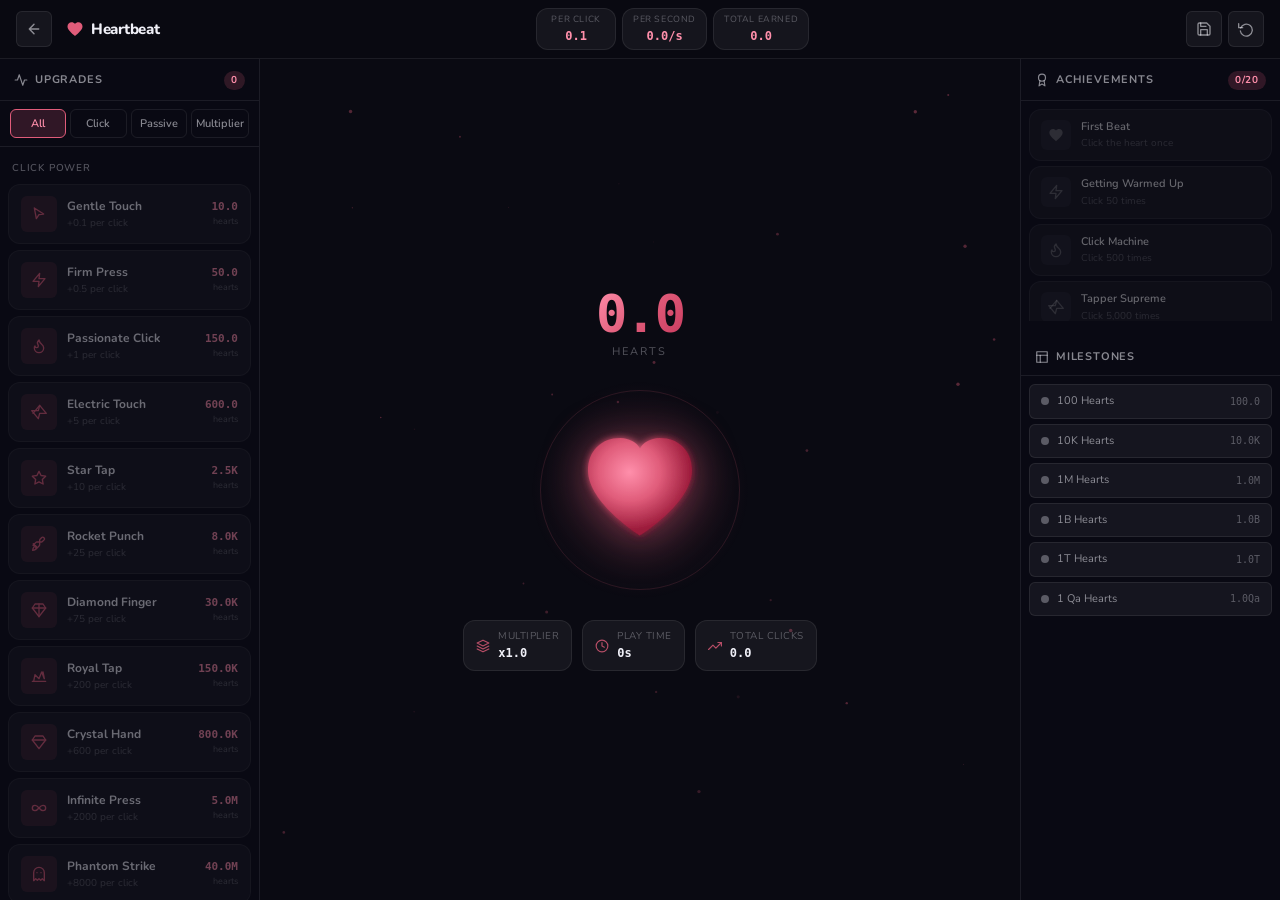
==== clicker/index.html @ d52eec60 "first commit" ====
<!DOCTYPE html>
<html lang="en">
<head>
  <meta charset="UTF-8" />
  <meta name="viewport" content="width=device-width, initial-scale=1.0, maximum-scale=1.0, user-scalable=no" />
  <title>Heartbeat — Clicker</title>
  <link rel="preconnect" href="https://fonts.googleapis.com">
  <link href="https://fonts.googleapis.com/css2?family=Nunito:wght@600;700;800;900&display=swap" rel="stylesheet">
  <link rel="stylesheet" href="clicker-styles.css" />
</head>
<body>
  <div id="app">
<div id="loading-screen">
  <div class="loading-logo">
    <svg viewBox="0 0 24 24"><path d="M12 21.35l-1.45-1.32C5.4 15.36 2 12.27 2 8.5 2 5.41 4.42 3 7.5 3c1.74 0 3.41.81 4.5 2.08C13.09 3.81 14.76 3 16.5 3 19.58 3 22 5.41 22 8.5c0 3.77-3.4 6.86-8.55 11.53L12 21.35z"/></svg>
  </div>
  <div class="loading-title">Heartbeat</div>
  <div class="loading-sub">Love Clicker</div>
  <div class="loading-bar-bg"><div class="loading-bar-fill" id="loading-bar"></div></div>
</div>


    <!-- BACKGROUND PARTICLES -->
    <canvas id="bg-canvas"></canvas>

    <!-- TOP BAR -->
    <header id="top-bar">
      <div id="game-title">
        <svg width="18" height="18" viewBox="0 0 24 24" fill="#e05c7a" stroke="none"><path d="M12 21.35l-1.45-1.32C5.4 15.36 2 12.27 2 8.5 2 5.41 4.42 3 7.5 3c1.74 0 3.41.81 4.5 2.08C13.09 3.81 14.76 3 16.5 3 19.58 3 22 5.41 22 8.5c0 3.77-3.4 6.86-8.55 11.53L12 21.35z"/></svg>
        Heartbeat
      </div>
      <div id="header-stats">
        <div class="stat-chip">
          <span class="stat-label">Per Click</span>
          <span class="stat-val" id="hdr-per-click">0.1</span>
        </div>
        <div class="stat-chip">
          <span class="stat-label">Per Second</span>
          <span class="stat-val" id="hdr-per-sec">0</span>
        </div>
        <div class="stat-chip">
          <span class="stat-label">Total Earned</span>
          <span class="stat-val" id="hdr-total">0</span>
        </div>
      </div>
      <div id="header-actions">
        <button class="icon-btn" id="btn-save" title="Save Game">
          <svg width="16" height="16" viewBox="0 0 24 24" fill="none" stroke="currentColor" stroke-width="2" stroke-linecap="round" stroke-linejoin="round"><path d="M19 21H5a2 2 0 0 1-2-2V5a2 2 0 0 1 2-2h11l5 5v11a2 2 0 0 1-2 2z"/><polyline points="17 21 17 13 7 13 7 21"/><polyline points="7 3 7 8 15 8"/></svg>
        </button>
        <button class="icon-btn" id="btn-reset" title="Reset Game">
          <svg width="16" height="16" viewBox="0 0 24 24" fill="none" stroke="currentColor" stroke-width="2" stroke-linecap="round" stroke-linejoin="round"><polyline points="1 4 1 10 7 10"/><path d="M3.51 15a9 9 0 1 0 .49-4.5"/></svg>
        </button>
      </div>
    </header>

    <!-- MAIN LAYOUT -->
    <main id="main-layout">

      <!-- LEFT PANEL: UPGRADES -->
      <aside id="left-panel" class="panel">
        <div class="panel-header">
          <svg width="14" height="14" viewBox="0 0 24 24" fill="none" stroke="currentColor" stroke-width="2" stroke-linecap="round" stroke-linejoin="round"><polyline points="22 12 18 12 15 21 9 3 6 12 2 12"/></svg>
          Upgrades
          <span id="upgrade-count-badge" class="badge">0</span>
        </div>
        <div id="upgrade-filter-bar">
          <button class="filter-btn active" data-filter="all">All</button>
          <button class="filter-btn" data-filter="click">Click</button>
          <button class="filter-btn" data-filter="passive">Passive</button>
          <button class="filter-btn" data-filter="multiplier">Multiplier</button>
        </div>
        <div id="upgrade-list"></div>
      </aside>

      <!-- CENTER: HEART CLICKER -->
      <section id="center-panel">
        <div id="points-display">
          <div id="points-value">0</div>
          <div id="points-label">Hearts</div>
        </div>

        <div id="heart-container">
          <div id="heart-glow-ring"></div>
          <div id="heart-bg-pulse"></div>
          <button id="heart-btn" aria-label="Click to earn hearts">
            <svg id="heart-svg" viewBox="0 0 100 100" xmlns="http://www.w3.org/2000/svg">
              <defs>
                <radialGradient id="heartGrad" cx="40%" cy="35%" r="60%">
                  <stop offset="0%" stop-color="#ff8fab"/>
                  <stop offset="50%" stop-color="#e05c7a"/>
                  <stop offset="100%" stop-color="#9b1a3a"/>
                </radialGradient>
                <filter id="heartGlow">
                  <feGaussianBlur stdDeviation="3" result="blur"/>
                  <feComposite in="SourceGraphic" in2="blur" operator="over"/>
                </filter>
              </defs>
              <path d="M50 85 C50 85 10 60 10 35 C10 20 20 10 35 10 C42 10 48 14 50 18 C52 14 58 10 65 10 C80 10 90 20 90 35 C90 60 50 85 50 85 Z"
                fill="url(#heartGrad)" filter="url(#heartGlow)"/>
            </svg>
            <div id="click-ripple"></div>
          </button>
          <div id="floating-texts-container"></div>
        </div>

        <div id="center-stats">
          <div class="c-stat">
            <div class="c-stat-icon">
              <svg width="14" height="14" viewBox="0 0 24 24" fill="none" stroke="currentColor" stroke-width="2" stroke-linecap="round" stroke-linejoin="round"><path d="M12 2L2 7l10 5 10-5-10-5z"/><path d="M2 17l10 5 10-5"/><path d="M2 12l10 5 10-5"/></svg>
            </div>
            <div>
              <div class="c-stat-label">Multiplier</div>
              <div class="c-stat-val" id="cs-multiplier">x1.0</div>
            </div>
          </div>
          <div class="c-stat">
            <div class="c-stat-icon">
              <svg width="14" height="14" viewBox="0 0 24 24" fill="none" stroke="currentColor" stroke-width="2" stroke-linecap="round" stroke-linejoin="round"><circle cx="12" cy="12" r="10"/><polyline points="12 6 12 12 16 14"/></svg>
            </div>
            <div>
              <div class="c-stat-label">Play Time</div>
              <div class="c-stat-val" id="cs-playtime">0s</div>
            </div>
          </div>
          <div class="c-stat">
            <div class="c-stat-icon">
              <svg width="14" height="14" viewBox="0 0 24 24" fill="none" stroke="currentColor" stroke-width="2" stroke-linecap="round" stroke-linejoin="round"><polyline points="23 6 13.5 15.5 8.5 10.5 1 18"/><polyline points="17 6 23 6 23 12"/></svg>
            </div>
            <div>
              <div class="c-stat-label">Total Clicks</div>
              <div class="c-stat-val" id="cs-clicks">0</div>
            </div>
          </div>
        </div>
      </section>

      <!-- RIGHT PANEL: ACHIEVEMENTS & MILESTONES -->
      <aside id="right-panel" class="panel">
        <div class="panel-header">
          <svg width="14" height="14" viewBox="0 0 24 24" fill="none" stroke="currentColor" stroke-width="2" stroke-linecap="round" stroke-linejoin="round"><circle cx="12" cy="8" r="6"/><path d="M15.477 12.89L17 22l-5-3-5 3 1.523-9.11"/></svg>
          Achievements
          <span id="ach-count-badge" class="badge">0</span>
        </div>
        <div id="achievement-list"></div>

        <div class="panel-header" style="margin-top:16px;">
          <svg width="14" height="14" viewBox="0 0 24 24" fill="none" stroke="currentColor" stroke-width="2" stroke-linecap="round" stroke-linejoin="round"><path d="M3 3h18v18H3z"/><path d="M3 9h18"/><path d="M9 21V9"/></svg>
          Milestones
        </div>
        <div id="milestone-list"></div>
      </aside>

    </main>

    <!-- MOBILE BOTTOM NAV -->
    <nav id="mobile-nav">
      <button class="nav-tab active" data-panel="center">
        <svg width="20" height="20" viewBox="0 0 24 24" fill="currentColor" stroke="none"><path d="M12 21.35l-1.45-1.32C5.4 15.36 2 12.27 2 8.5 2 5.41 4.42 3 7.5 3c1.74 0 3.41.81 4.5 2.08C13.09 3.81 14.76 3 16.5 3 19.58 3 22 5.41 22 8.5c0 3.77-3.4 6.86-8.55 11.53L12 21.35z"/></svg>
        <span>Click</span>
      </button>
      <button class="nav-tab" data-panel="upgrades">
        <svg width="20" height="20" viewBox="0 0 24 24" fill="none" stroke="currentColor" stroke-width="2" stroke-linecap="round" stroke-linejoin="round"><polyline points="22 12 18 12 15 21 9 3 6 12 2 12"/></svg>
        <span>Upgrades</span>
      </button>
      <button class="nav-tab" data-panel="achievements">
        <svg width="20" height="20" viewBox="0 0 24 24" fill="none" stroke="currentColor" stroke-width="2" stroke-linecap="round" stroke-linejoin="round"><circle cx="12" cy="8" r="6"/><path d="M15.477 12.89L17 22l-5-3-5 3 1.523-9.11"/></svg>
        <span>Trophies</span>
      </button>
    </nav>

    <!-- TOAST NOTIFICATION -->
    <div id="toast-container"></div>

    <!-- SAVE INDICATOR -->
    <div id="save-indicator">
      <svg width="12" height="12" viewBox="0 0 24 24" fill="none" stroke="currentColor" stroke-width="2.5" stroke-linecap="round" stroke-linejoin="round"><polyline points="20 6 9 17 4 12"/></svg>
      Saved
    </div>

    <!-- RESET MODAL -->
    <div id="reset-modal" class="modal-overlay" style="display:none;">
      <div class="modal-box">
        <div class="modal-icon">
          <svg width="32" height="32" viewBox="0 0 24 24" fill="none" stroke="#e05c7a" stroke-width="2" stroke-linecap="round" stroke-linejoin="round"><path d="M10.29 3.86L1.82 18a2 2 0 0 0 1.71 3h16.94a2 2 0 0 0 1.71-3L13.71 3.86a2 2 0 0 0-3.42 0z"/><line x1="12" y1="9" x2="12" y2="13"/><line x1="12" y1="17" x2="12.01" y2="17"/></svg>
        </div>
        <h2 class="modal-title">Reset All Progress?</h2>
        <p class="modal-desc">This will permanently erase all your hearts, upgrades, and achievements. This action cannot be undone.</p>
        <div class="modal-actions">
          <button class="modal-btn cancel" id="modal-cancel">Cancel</button>
          <button class="modal-btn confirm" id="modal-confirm">Reset Everything</button>
        </div>
      </div>
    </div>

  </div>
  <script src="clicker-script.js"></script>
</body>
</html>
---- clicker/clicker-styles.css ----
/* ===================================================
   HEARTBEAT CLICKER — MOBILE-FIRST STYLES
=================================================== */

*, *::before, *::after {
  box-sizing: border-box; margin: 0; padding: 0;
  -webkit-tap-highlight-color: transparent;
}

:root {
  --bg-deep:        #0a0a12;
  --bg-mid:         #10101e;
  --bg-panel:       rgba(10,10,20,0.96);
  --bg-card:        rgba(255,255,255,0.05);
  --bg-card-hover:  rgba(255,255,255,0.09);
  --border:         rgba(255,255,255,0.08);
  --border-bright:  rgba(255,255,255,0.15);
  --accent:         #e05c7a;
  --accent-bright:  #ff8fab;
  --accent-glow:    rgba(224,92,122,0.45);
  --accent-dim:     rgba(224,92,122,0.18);
  --green:          #4ade80;
  --blue:           #60a5fa;
  --gold:           #fbbf24;
  --purple:         #a78bfa;
  --text-primary:   #f0f0f8;
  --text-secondary: rgba(240,240,248,0.55);
  --text-muted:     rgba(240,240,248,0.32);
  --radius-sm: 6px; --radius-md: 12px; --radius-lg: 18px; --radius-xl: 24px;
  --font: 'Nunito', -apple-system, BlinkMacSystemFont, sans-serif;
  --font-mono: 'JetBrains Mono', 'Fira Code', monospace;
  --nav-h: 62px;
  --top-h: 52px;
}

html, body {
  width: 100%; height: 100%;
  background: var(--bg-deep);
  color: var(--text-primary);
  font-family: var(--font);
  font-size: 14px;
  line-height: 1.5;
  overflow: hidden;
  -webkit-font-smoothing: antialiased;
  touch-action: manipulation;
}

/* ── BACKGROUND CANVAS ── */
#bg-canvas {
  position: fixed; inset: 0; z-index: 0; pointer-events: none;
}

/* ── APP SHELL ── */
#app {
  position: relative; z-index: 1;
  width: 100%; height: 100dvh;
  display: flex; flex-direction: column;
  overflow: hidden;
}

/* ── TOP BAR ── */
#top-bar {
  display: flex; align-items: center; justify-content: space-between; gap: 10px;
  padding: max(env(safe-area-inset-top), 8px) 16px 8px;
  min-height: var(--top-h);
  background: rgba(10,10,18,0.92);
  backdrop-filter: blur(20px); -webkit-backdrop-filter: blur(20px);
  border-bottom: 1px solid var(--border);
  flex-shrink: 0; z-index: 10;
}

#game-title {
  display: flex; align-items: center; gap: 7px;
  font-size: 15px; font-weight: 800; letter-spacing: -0.3px;
  color: var(--text-primary); white-space: nowrap;
}

#header-stats {
  display: flex; gap: 6px; flex: 1;
  justify-content: center; overflow: hidden;
}
.stat-chip {
  display: flex; flex-direction: column; align-items: center;
  padding: 4px 10px;
  background: var(--bg-card); border: 1px solid var(--border);
  border-radius: var(--radius-md); min-width: 80px;
}
.stat-label { font-size: 9px; color: var(--text-muted); text-transform: uppercase; letter-spacing: 0.6px; }
.stat-val   { font-size: 12px; font-weight: 700; color: var(--accent-bright); font-family: var(--font-mono); }

#header-actions { display: flex; gap: 6px; flex-shrink: 0; }
.icon-btn {
  display: flex; align-items: center; justify-content: center;
  width: 36px; height: 36px;
  background: var(--bg-card); border: 1px solid var(--border);
  border-radius: var(--radius-sm); color: var(--text-secondary);
  cursor: pointer; transition: all 0.15s;
  touch-action: manipulation;
}
.icon-btn:active { transform: scale(0.9); background: var(--bg-card-hover); }

/* ── MAIN LAYOUT — desktop 3-col, mobile single view ── */
#main-layout {
  display: flex; flex: 1;
  overflow: hidden; position: relative;
}

/* ── SIDE PANELS ── */
.panel {
  width: 260px; flex-shrink: 0;
  display: flex; flex-direction: column;
  background: var(--bg-panel);
  backdrop-filter: blur(20px); -webkit-backdrop-filter: blur(20px);
  overflow: hidden;
}
#left-panel  { border-right: 1px solid var(--border); }
#right-panel { border-left:  1px solid var(--border); }

.panel-header {
  display: flex; align-items: center; gap: 7px;
  padding: 12px 14px 10px;
  font-size: 11px; font-weight: 700;
  text-transform: uppercase; letter-spacing: 0.8px;
  color: var(--text-secondary);
  border-bottom: 1px solid var(--border);
  flex-shrink: 0;
}
.badge {
  margin-left: auto;
  background: var(--accent-dim); color: var(--accent-bright);
  font-size: 10px; font-weight: 700;
  padding: 2px 7px; border-radius: 20px;
}

/* ── UPGRADE FILTER BAR ── */
#upgrade-filter-bar {
  display: flex; gap: 4px; padding: 8px 10px;
  flex-shrink: 0; border-bottom: 1px solid var(--border);
}
.filter-btn {
  flex: 1; padding: 6px 4px; font-size: 11px; font-weight: 600;
  background: transparent; border: 1px solid var(--border);
  border-radius: var(--radius-sm); color: var(--text-secondary);
  cursor: pointer; transition: all 0.15s;
  touch-action: manipulation; font-family: var(--font);
}
.filter-btn:active { transform: scale(0.95); }
.filter-btn.active { background: var(--accent-dim); border-color: var(--accent); color: var(--accent-bright); }

/* ── UPGRADE LIST — full scroll ── */
#upgrade-list {
  flex: 1;
  overflow-y: auto;
  overflow-x: hidden;
  -webkit-overflow-scrolling: touch;
  overscroll-behavior: contain;
  padding: 8px;
  display: flex; flex-direction: column; gap: 6px;
  /* Force height to fill remaining space */
  min-height: 0;
}
#upgrade-list::-webkit-scrollbar { width: 3px; }
#upgrade-list::-webkit-scrollbar-thumb { background: var(--border-bright); border-radius: 4px; }

/* ── UPGRADE CARD ── */
.upgrade-card {
  display: flex; align-items: center; gap: 10px;
  padding: 11px 12px;
  background: var(--bg-card); border: 1px solid var(--border);
  border-radius: var(--radius-md);
  cursor: pointer; transition: all 0.15s;
  position: relative; overflow: hidden;
  flex-shrink: 0; /* don't compress cards */
  touch-action: manipulation;
  /* Minimum tap target */
  min-height: 56px;
}
.upgrade-card:active:not(.disabled):not(.purchased) {
  background: var(--bg-card-hover);
  transform: scale(0.98);
}
.upgrade-card.disabled  { opacity: 0.42; cursor: not-allowed; }
.upgrade-card.affordable { border-color: rgba(224,92,122,0.35); }
.upgrade-card.purchased  { opacity: 0.28; cursor: default; filter: grayscale(0.4); }
.upgrade-card.flash { animation: purchaseFlash 0.45s ease-out; }
@keyframes purchaseFlash {
  0%   { background: rgba(224,92,122,0.4); border-color: var(--accent); }
  100% { background: var(--bg-card); }
}

.upg-icon {
  width: 36px; height: 36px; border-radius: var(--radius-sm);
  display: flex; align-items: center; justify-content: center;
  flex-shrink: 0;
}
.upg-icon.click      { background: rgba(224,92,122,0.15); }
.upg-icon.passive    { background: rgba(96,165,250,0.15); }
.upg-icon.multiplier { background: rgba(250,191,36,0.15); }

.upg-body { flex: 1; min-width: 0; }
.upg-name {
  font-size: 12px; font-weight: 700; color: var(--text-primary);
  white-space: nowrap; overflow: hidden; text-overflow: ellipsis;
}
.upg-desc {
  font-size: 10px; color: var(--text-muted); margin-top: 1px;
  white-space: nowrap; overflow: hidden; text-overflow: ellipsis;
}
.upg-cost { display: flex; flex-direction: column; align-items: flex-end; flex-shrink: 0; }
.upg-cost-val   { font-size: 11px; font-weight: 700; font-family: var(--font-mono); color: var(--accent-bright); }
.upg-cost-label { font-size: 9px; color: var(--text-muted); }
.upgrade-card.purchased .upg-cost-val { color: var(--green); }
.upg-level {
  position: absolute; top: 4px; right: 4px;
  font-size: 9px; font-weight: 700; font-family: var(--font-mono);
  color: var(--accent-bright); background: var(--accent-dim);
  border-radius: 4px; padding: 1px 4px;
}
.upg-category-header {
  padding: 6px 4px 2px; font-size: 10px; font-weight: 600;
  text-transform: uppercase; letter-spacing: 0.8px; color: var(--text-muted);
}
.upg-purchased-check {
  width: 18px; height: 18px; border-radius: 50%;
  background: rgba(74,222,128,0.15); border: 1px solid rgba(74,222,128,0.4);
  display: flex; align-items: center; justify-content: center;
  flex-shrink: 0; color: var(--green);
}

/* ── CENTER PANEL ── */
#center-panel {
  flex: 1; display: flex; flex-direction: column;
  align-items: center; justify-content: center;
  gap: 20px; padding: 16px;
  position: relative; overflow: hidden;
  min-width: 0;
}

/* ── POINTS DISPLAY ── */
#points-display { text-align: center; }
#points-value {
  font-size: 52px; font-weight: 800; letter-spacing: -2px;
  font-family: var(--font-mono);
  background: linear-gradient(135deg, #ff8fab 0%, #e05c7a 50%, #c93a5e 100%);
  -webkit-background-clip: text; -webkit-text-fill-color: transparent;
  background-clip: text; line-height: 1;
}
#points-value.bump { animation: pointsBump 0.2s ease-out; }
@keyframes pointsBump { 0% { transform: scale(1.06); } 100% { transform: scale(1); } }
#points-label {
  font-size: 11px; color: var(--text-muted);
  text-transform: uppercase; letter-spacing: 2px; margin-top: 4px;
}

/* ── HEART BUTTON — big tap target, instant touch response ── */
#heart-container {
  position: relative;
  display: flex; align-items: center; justify-content: center;
  width: 220px; height: 220px;
  flex-shrink: 0;
}
#heart-glow-ring {
  position: absolute; inset: 0; border-radius: 50%;
  background: radial-gradient(circle, rgba(224,92,122,0.18) 0%, transparent 70%);
  animation: glowPulse 2.4s ease-in-out infinite; pointer-events: none;
}
@keyframes glowPulse {
  0%,100% { opacity: 0.6; transform: scale(1); }
  50%     { opacity: 1;   transform: scale(1.08); }
}
#heart-bg-pulse {
  position: absolute; inset: 10px; border-radius: 50%;
  border: 1.5px solid rgba(224,92,122,0.15);
  animation: ringExpand 2.4s ease-out infinite; pointer-events: none;
}
@keyframes ringExpand {
  0%   { transform: scale(0.85); opacity: 0.8; }
  100% { transform: scale(1.25); opacity: 0; }
}

#heart-btn {
  position: relative;
  width: 170px; height: 170px;
  border-radius: 50%;
  background: transparent; border: none;
  cursor: pointer;
  display: flex; align-items: center; justify-content: center;
  /* No transition on transform — instant feel */
  -webkit-tap-highlight-color: transparent;
  outline: none;
  animation: idlePulse 2.4s ease-in-out infinite;
  z-index: 2;
  /* Ensure the full area is tappable */
  touch-action: manipulation;
  user-select: none;
}
@keyframes idlePulse {
  0%,100% { transform: scale(1); }
  50%     { transform: scale(1.04); }
}
#heart-btn.clicked {
  animation: heartClick 0.28s cubic-bezier(0.34,1.56,0.64,1) forwards;
}
@keyframes heartClick {
  0%   { transform: scale(0.86); filter: drop-shadow(0 0 8px rgba(224,92,122,0.4)); }
  60%  { transform: scale(1.18); filter: drop-shadow(0 0 35px rgba(224,92,122,0.9)); }
  100% { transform: scale(1);   filter: drop-shadow(0 0 18px rgba(224,92,122,0.5)); }
}

#heart-svg {
  width: 130px; height: 130px; display: block;
  filter: drop-shadow(0 4px 20px rgba(224,92,122,0.5));
  pointer-events: none;
}
#click-ripple { position: absolute; inset: 0; border-radius: 50%; pointer-events: none; }
.ripple-wave {
  position: absolute; inset: 0; border-radius: 50%;
  border: 2px solid rgba(224,92,122,0.6);
  animation: rippleOut 0.55s ease-out forwards;
}
@keyframes rippleOut {
  0%   { transform: scale(0.5); opacity: 1; }
  100% { transform: scale(2.2); opacity: 0; }
}

/* ── FLOATING TEXT ── */
#floating-texts-container {
  position: absolute; inset: 0; pointer-events: none; z-index: 10;
}
.float-text {
  position: absolute; left: 50%; bottom: 50%;
  transform: translateX(-50%);
  font-size: 17px; font-weight: 800; font-family: var(--font-mono);
  color: var(--accent-bright);
  text-shadow: 0 0 12px rgba(224,92,122,0.6);
  pointer-events: none; white-space: nowrap;
  animation: floatUp 1.1s ease-out forwards;
}
@keyframes floatUp {
  0%   { opacity: 1; transform: translateX(calc(-50% + var(--rx,0px))) translateY(0); }
  100% { opacity: 0; transform: translateX(calc(-50% + var(--rx,0px))) translateY(-80px) scale(0.7); }
}

/* ── CENTER STATS ── */
#center-stats { display: flex; gap: 10px; flex-wrap: wrap; justify-content: center; }
.c-stat {
  display: flex; align-items: center; gap: 8px;
  padding: 8px 12px;
  background: var(--bg-card); border: 1px solid var(--border);
  border-radius: var(--radius-md); min-width: 100px;
}
.c-stat-icon { color: var(--accent); opacity: 0.8; display: flex; align-items: center; }
.c-stat-label { font-size: 10px; color: var(--text-muted); text-transform: uppercase; letter-spacing: 0.5px; }
.c-stat-val   { font-size: 12px; font-weight: 700; font-family: var(--font-mono); color: var(--text-primary); }

/* ── RIGHT PANEL SCROLL ── */
#achievement-list, #milestone-list {
  overflow-y: auto; -webkit-overflow-scrolling: touch;
  padding: 8px; display: flex; flex-direction: column; gap: 5px;
  min-height: 0;
}
#achievement-list { flex: 0 0 auto; max-height: 220px; }
#milestone-list   { flex: 1; }
#achievement-list::-webkit-scrollbar,
#milestone-list::-webkit-scrollbar { width: 3px; }
#achievement-list::-webkit-scrollbar-thumb,
#milestone-list::-webkit-scrollbar-thumb   { background: var(--border-bright); border-radius: 4px; }

.ach-card {
  display: flex; align-items: center; gap: 10px;
  padding: 9px 11px; border-radius: var(--radius-md);
  border: 1px solid var(--border); background: var(--bg-card);
  flex-shrink: 0;
}
.ach-card.unlocked { border-color: rgba(250,191,36,0.3); background: rgba(250,191,36,0.05); }
.ach-card.locked   { opacity: 0.4; filter: grayscale(1); }
.ach-icon {
  width: 30px; height: 30px; border-radius: var(--radius-sm);
  background: rgba(250,191,36,0.12);
  display: flex; align-items: center; justify-content: center;
  flex-shrink: 0; color: var(--gold);
}
.ach-icon.locked { color: var(--text-muted); background: var(--bg-card); }
.ach-name { font-size: 11px; font-weight: 600; color: var(--text-primary); }
.ach-desc { font-size: 10px; color: var(--text-muted); margin-top: 1px; }

.milestone-row {
  display: flex; align-items: center; gap: 8px;
  padding: 8px 11px; border-radius: var(--radius-sm);
  border: 1px solid var(--border); background: var(--bg-card);
  flex-shrink: 0;
}
.milestone-row.reached { border-color: rgba(74,222,128,0.3); background: rgba(74,222,128,0.05); }
.milestone-dot { width: 8px; height: 8px; border-radius: 50%; background: var(--text-muted); flex-shrink: 0; }
.milestone-row.reached .milestone-dot { background: var(--green); box-shadow: 0 0 6px rgba(74,222,128,0.6); }
.milestone-name { font-size: 11px; color: var(--text-secondary); flex: 1; }
.milestone-row.reached .milestone-name { color: var(--text-primary); }
.milestone-val  { font-size: 10px; font-family: var(--font-mono); color: var(--text-muted); }

/* ── MOBILE NAV ── */
#mobile-nav {
  display: none;
  position: fixed; bottom: 0; left: 0; right: 0;
  height: var(--nav-h);
  padding-bottom: max(env(safe-area-inset-bottom), 4px);
  background: rgba(10,10,18,0.97);
  backdrop-filter: blur(24px); -webkit-backdrop-filter: blur(24px);
  border-top: 1px solid var(--border);
  z-index: 100;
  justify-content: space-around; align-items: center;
}
.nav-tab {
  flex: 1; display: flex; flex-direction: column;
  align-items: center; justify-content: center; gap: 3px;
  background: none; border: none; color: var(--text-muted);
  cursor: pointer; font-size: 10px; font-weight: 600;
  letter-spacing: 0.3px; padding: 6px;
  touch-action: manipulation; font-family: var(--font);
  min-height: 44px;
}
.nav-tab.active { color: var(--accent-bright); }

/* ── TOAST ── */
#toast-container {
  position: fixed; top: 68px; right: 12px;
  z-index: 999; display: flex; flex-direction: column; gap: 7px;
  pointer-events: none; max-width: 260px;
}
.toast {
  display: flex; align-items: center; gap: 9px;
  padding: 9px 13px;
  background: rgba(16,16,32,0.97);
  border: 1px solid var(--border-bright);
  border-radius: var(--radius-md);
  backdrop-filter: blur(20px); -webkit-backdrop-filter: blur(20px);
  font-size: 12px; font-weight: 600; color: var(--text-primary);
  animation: toastIn 0.28s cubic-bezier(0.34,1.56,0.64,1);
  pointer-events: all;
}
.toast.achievement { border-color: rgba(250,191,36,0.4); }
.toast.upgrade     { border-color: rgba(224,92,122,0.4); }
.toast.info        { border-color: rgba(96,165,250,0.4); }
.toast-fade { animation: toastOut 0.25s ease-in forwards; }
@keyframes toastIn  { from { opacity:0; transform:translateX(20px); } to { opacity:1; transform:none; } }
@keyframes toastOut { from { opacity:1; } to { opacity:0; transform:translateX(20px); } }

/* ── SAVE INDICATOR ── */
#save-indicator {
  position: fixed; bottom: 20px; left: 50%;
  transform: translateX(-50%) translateY(60px);
  display: flex; align-items: center; gap: 6px;
  padding: 6px 14px;
  background: rgba(74,222,128,0.15); border: 1px solid rgba(74,222,128,0.3);
  border-radius: 20px; font-size: 11px; color: var(--green);
  transition: transform 0.3s cubic-bezier(0.34,1.56,0.64,1);
  z-index: 99; pointer-events: none;
}
#save-indicator.show { transform: translateX(-50%) translateY(0); }

/* ── MODAL ── */
.modal-overlay {
  position: fixed; inset: 0;
  background: rgba(0,0,0,0.75);
  backdrop-filter: blur(8px); -webkit-backdrop-filter: blur(8px);
  z-index: 1000;
  display: flex; align-items: center; justify-content: center;
  padding: 20px;
}
.modal-box {
  background: rgba(16,16,32,0.98);
  border: 1px solid var(--border-bright);
  border-radius: var(--radius-xl);
  padding: 28px 24px;
  width: 100%; max-width: 320px;
  text-align: center;
  animation: modalIn 0.28s cubic-bezier(0.34,1.56,0.64,1);
}
@keyframes modalIn { from { transform: scale(0.88); opacity: 0; } to { transform: scale(1); opacity: 1; } }
.modal-icon   { display: flex; justify-content: center; margin-bottom: 12px; }
.modal-title  { font-size: 17px; font-weight: 800; margin-bottom: 8px; }
.modal-desc   { font-size: 13px; color: var(--text-secondary); line-height: 1.6; margin-bottom: 20px; }
.modal-actions { display: flex; gap: 10px; }
.modal-btn {
  flex: 1; padding: 12px; border-radius: var(--radius-md);
  border: 1px solid var(--border);
  font-size: 13px; font-weight: 700; cursor: pointer;
  transition: all 0.15s; font-family: var(--font);
  touch-action: manipulation;
}
.modal-btn.cancel  { background: var(--bg-card); color: var(--text-primary); }
.modal-btn.confirm { background: var(--accent); color: #fff; border-color: var(--accent); }
.modal-btn:active  { transform: scale(0.96); }

/* ═══════════════════════════════════════════
   MOBILE — full single-panel view
═══════════════════════════════════════════ */
@media (max-width: 680px) {
  #mobile-nav { display: flex; }

  #app { height: 100dvh; }

  #main-layout {
    flex: 1;
    overflow: hidden;
    position: relative;
  }

  /* Center fills all space, nav sits on top via padding */
  #center-panel {
    width: 100%;
    padding-bottom: calc(var(--nav-h) + 8px);
    gap: 16px;
  }

  /* Side panels are full-screen overlays, hidden by default */
  .panel {
    position: absolute;
    inset: 0;
    width: 100%;
    z-index: 20;
    transform: translateX(-110%);
    transition: transform 0.28s cubic-bezier(0.4,0,0.2,1);
    /* Critical: panel must be full height and scroll internally */
    display: flex;
    flex-direction: column;
    overflow: hidden;
  }
  #right-panel { transform: translateX(110%); }
  .panel.mobile-visible { transform: translateX(0) !important; }

  /* Upgrade list gets all remaining height */
  #left-panel #upgrade-list {
    flex: 1;
    min-height: 0;
    overflow-y: auto;
    -webkit-overflow-scrolling: touch;
  }

  /* Right panel scrolls too */
  #right-panel {
    overflow-y: auto;
    -webkit-overflow-scrolling: touch;
  }
  #achievement-list { max-height: none; flex: 0 0 auto; }
  #milestone-list   { flex: 0 0 auto; }

  /* Hide header stats on small screens */
  #header-stats { display: none; }
  #game-title   { flex: 1; }

  /* Heart sizing for mobile */
  #heart-container { width: 200px; height: 200px; }
  #heart-btn       { width: 155px; height: 155px; }
  #heart-svg       { width: 118px; height: 118px; }
  #points-value    { font-size: 44px; }

  .c-stat { padding: 7px 10px; min-width: 86px; }
  .c-stat-val { font-size: 12px; }

  /* Upgrade cards — comfortable tap targets */
  .upgrade-card { padding: 12px 12px; min-height: 60px; }
  .upg-name { font-size: 13px; }
  .upg-desc { font-size: 11px; }
  .upg-cost-val { font-size: 12px; }

  /* Toast repositioned above nav */
  #toast-container { bottom: calc(var(--nav-h) + 10px); top: auto; right: 12px; }
  #save-indicator  { bottom: calc(var(--nav-h) + 10px); }
}

@media (max-width: 380px) {
  #points-value    { font-size: 38px; }
  #heart-container { width: 175px; height: 175px; }
  #heart-btn       { width: 135px; height: 135px; }
  #heart-svg       { width: 104px; height: 104px; }
  .c-stat { min-width: 76px; padding: 6px 8px; }
}

/* Utility */
.text-green  { color: var(--green)  !important; }
.text-blue   { color: var(--blue)   !important; }
.text-gold   { color: var(--gold)   !important; }
.text-purple { color: var(--purple) !important; }

/* ── LOADING SCREEN ── */
#loading-screen{
  position:fixed;inset:0;
  background:#0d0010;
  display:flex;flex-direction:column;align-items:center;justify-content:center;
  z-index:9999;transition:opacity 0.5s;font-family:'Nunito',system-ui,sans-serif;
}
#loading-screen.hidden{opacity:0;pointer-events:none;}
.loading-logo{
  width:72px;height:72px;border-radius:20px;
  background:linear-gradient(135deg,#e05c7a,#ff8fab);
  display:flex;align-items:center;justify-content:center;margin-bottom:24px;
}
.loading-logo svg{width:36px;height:36px;fill:#fff;}
.loading-title{font-size:28px;font-weight:900;color:#fff;margin-bottom:8px;}
.loading-sub{font-size:14px;color:rgba(255,255,255,0.5);margin-bottom:32px;}
.loading-bar-bg{width:200px;height:4px;background:rgba(255,255,255,0.1);border-radius:2px;overflow:hidden;}
.loading-bar-fill{height:100%;background:linear-gradient(90deg,#e05c7a,#ff8fab);border-radius:2px;width:0;transition:width 0.4s ease;}
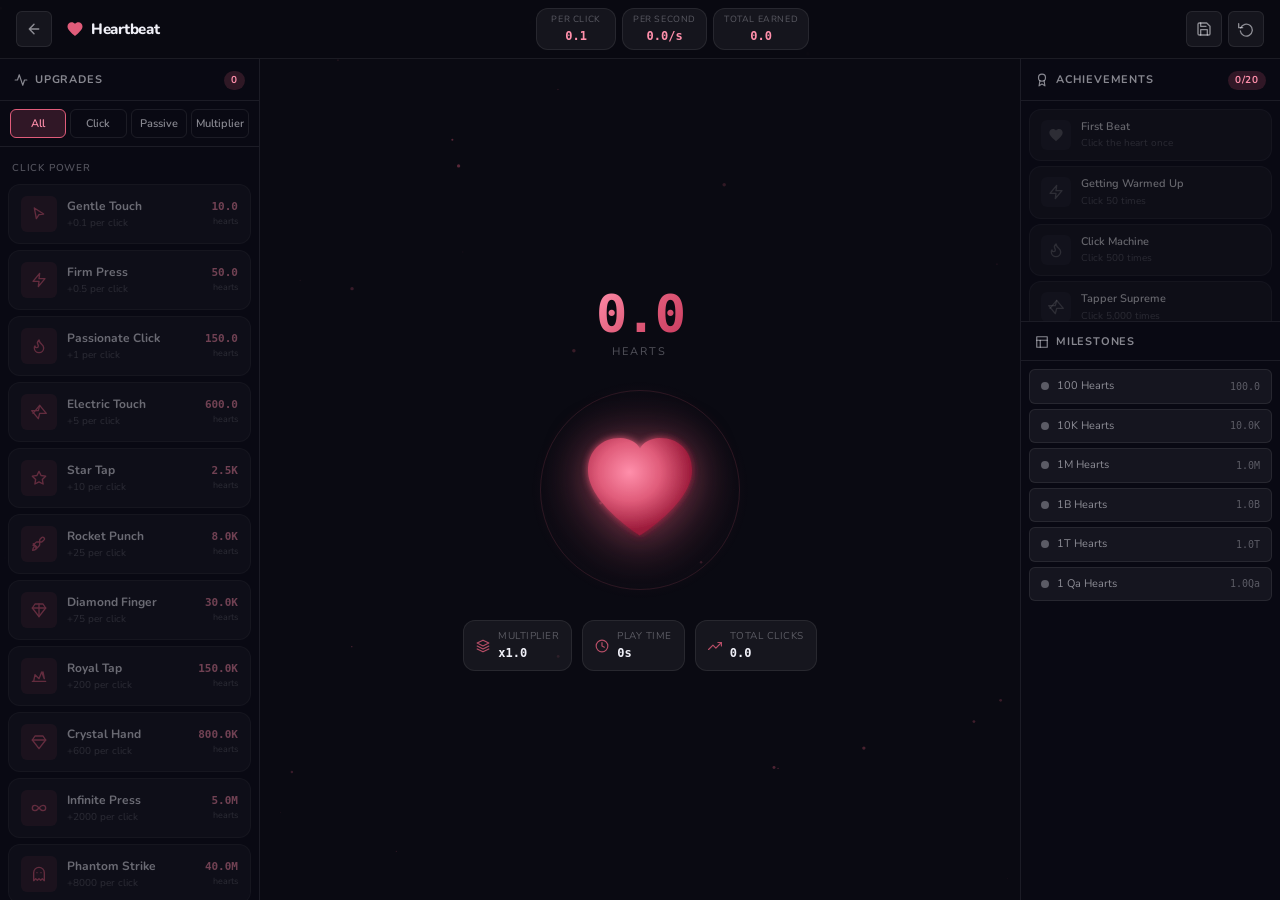
==== commit 5306f731: "Refactor: patch setupImport listener crash and align sub-app routing hooks" ====
--- a/clicker/index.html
+++ b/clicker/index.html
@@ -2,7 +2,7 @@
 <html lang="en">
 <head>
   <meta charset="UTF-8" />
-  <meta name="viewport" content="width=device-width, initial-scale=1.0, maximum-scale=1.0, user-scalable=no" />
+  <meta name="viewport" content="width=device-width, initial-scale=1.0, maximum-scale=1.0, user-scalable=no, viewport-fit=cover" />
   <title>Heartbeat — Clicker</title>
   <link rel="preconnect" href="https://fonts.googleapis.com">
   <link href="https://fonts.googleapis.com/css2?family=Nunito:wght@600;700;800;900&display=swap" rel="stylesheet">
@@ -141,13 +141,15 @@
           Achievements
           <span id="ach-count-badge" class="badge">0</span>
         </div>
-        <div id="achievement-list"></div>
-
-        <div class="panel-header" style="margin-top:16px;">
-          <svg width="14" height="14" viewBox="0 0 24 24" fill="none" stroke="currentColor" stroke-width="2" stroke-linecap="round" stroke-linejoin="round"><path d="M3 3h18v18H3z"/><path d="M3 9h18"/><path d="M9 21V9"/></svg>
-          Milestones
-        </div>
-        <div id="milestone-list"></div>
+        <div id="right-panel-scroll">
+          <div id="achievement-list"></div>
+
+          <div class="panel-header" style="margin-top:0;border-top:1px solid var(--border);">
+            <svg width="14" height="14" viewBox="0 0 24 24" fill="none" stroke="currentColor" stroke-width="2" stroke-linecap="round" stroke-linejoin="round"><path d="M3 3h18v18H3z"/><path d="M3 9h18"/><path d="M9 21V9"/></svg>
+            Milestones
+          </div>
+          <div id="milestone-list"></div>
+        </div>
       </aside>
 
     </main>
--- a/clicker/clicker-styles.css
+++ b/clicker/clicker-styles.css
@@ -30,6 +30,7 @@
   --font: 'Nunito', -apple-system, BlinkMacSystemFont, sans-serif;
   --font-mono: 'JetBrains Mono', 'Fira Code', monospace;
   --nav-h: 62px;
+  --nav-total: calc(62px + env(safe-area-inset-bottom, 0px));
   --top-h: 52px;
 }
 
@@ -154,9 +155,10 @@
   overflow-x: hidden;
   -webkit-overflow-scrolling: touch;
   overscroll-behavior: contain;
+  touch-action: pan-y;
   padding: 8px;
+  padding-bottom: 16px;
   display: flex; flex-direction: column; gap: 6px;
-  /* Force height to fill remaining space */
   min-height: 0;
 }
 #upgrade-list::-webkit-scrollbar { width: 3px; }
@@ -170,8 +172,8 @@
   border-radius: var(--radius-md);
   cursor: pointer; transition: all 0.15s;
   position: relative; overflow: hidden;
-  flex-shrink: 0; /* don't compress cards */
-  touch-action: manipulation;
+  flex-shrink: 0;
+  touch-action: pan-y;
   /* Minimum tap target */
   min-height: 56px;
 }
@@ -354,17 +356,23 @@
 .c-stat-val   { font-size: 12px; font-weight: 700; font-family: var(--font-mono); color: var(--text-primary); }
 
 /* ── RIGHT PANEL SCROLL ── */
+#right-panel-scroll {
+  flex: 1;
+  min-height: 0;
+  overflow-y: auto;
+  overflow-x: hidden;
+  -webkit-overflow-scrolling: touch;
+  overscroll-behavior: contain;
+  touch-action: pan-y;
+  padding-bottom: 12px;
+}
 #achievement-list, #milestone-list {
-  overflow-y: auto; -webkit-overflow-scrolling: touch;
-  padding: 8px; display: flex; flex-direction: column; gap: 5px;
-  min-height: 0;
-}
-#achievement-list { flex: 0 0 auto; max-height: 220px; }
-#milestone-list   { flex: 1; }
-#achievement-list::-webkit-scrollbar,
-#milestone-list::-webkit-scrollbar { width: 3px; }
-#achievement-list::-webkit-scrollbar-thumb,
-#milestone-list::-webkit-scrollbar-thumb   { background: var(--border-bright); border-radius: 4px; }
+  padding: 8px;
+  display: flex; flex-direction: column; gap: 5px;
+  flex-shrink: 0;
+}
+#achievement-list { flex: 0 0 auto; }
+#milestone-list   { flex: 0 0 auto; }
 
 .ach-card {
   display: flex; align-items: center; gap: 10px;
@@ -397,12 +405,45 @@
 .milestone-row.reached .milestone-name { color: var(--text-primary); }
 .milestone-val  { font-size: 10px; font-family: var(--font-mono); color: var(--text-muted); }
 
+#right-panel-scroll::-webkit-scrollbar { width: 3px; }
+#right-panel-scroll::-webkit-scrollbar-thumb { background: var(--border-bright); border-radius: 4px; }
+
+/* Desktop: split scroll — achievements capped, milestones fill rest */
+@media (min-width: 681px) {
+  #right-panel { overflow: hidden; }
+  #right-panel-scroll {
+    display: flex;
+    flex-direction: column;
+    overflow: hidden;
+    padding-bottom: 0;
+  }
+  #achievement-list {
+    flex: 0 0 auto;
+    max-height: 220px;
+    overflow-y: auto;
+    -webkit-overflow-scrolling: touch;
+    touch-action: pan-y;
+  }
+  #milestone-list {
+    flex: 1;
+    min-height: 0;
+    overflow-y: auto;
+    -webkit-overflow-scrolling: touch;
+    touch-action: pan-y;
+  }
+  #achievement-list::-webkit-scrollbar,
+  #milestone-list::-webkit-scrollbar { width: 3px; }
+  #achievement-list::-webkit-scrollbar-thumb,
+  #milestone-list::-webkit-scrollbar-thumb { background: var(--border-bright); border-radius: 4px; }
+}
+
 /* ── MOBILE NAV ── */
 #mobile-nav {
   display: none;
   position: fixed; bottom: 0; left: 0; right: 0;
-  height: var(--nav-h);
-  padding-bottom: max(env(safe-area-inset-bottom), 4px);
+  height: var(--nav-total);
+  padding-bottom: env(safe-area-inset-bottom, 0px);
+  box-sizing: border-box;
   background: rgba(10,10,18,0.97);
   backdrop-filter: blur(24px); -webkit-backdrop-filter: blur(24px);
   border-top: 1px solid var(--border);
@@ -508,19 +549,19 @@
   /* Center fills all space, nav sits on top via padding */
   #center-panel {
     width: 100%;
-    padding-bottom: calc(var(--nav-h) + 8px);
+    padding-bottom: calc(var(--nav-total) + 8px);
     gap: 16px;
   }
 
-  /* Side panels are full-screen overlays, hidden by default */
+  /* Side panels are full-screen overlays above the bottom nav */
   .panel {
     position: absolute;
-    inset: 0;
+    top: 0; left: 0; right: 0;
+    bottom: var(--nav-total);
     width: 100%;
     z-index: 20;
     transform: translateX(-110%);
     transition: transform 0.28s cubic-bezier(0.4,0,0.2,1);
-    /* Critical: panel must be full height and scroll internally */
     display: flex;
     flex-direction: column;
     overflow: hidden;
@@ -528,21 +569,24 @@
   #right-panel { transform: translateX(110%); }
   .panel.mobile-visible { transform: translateX(0) !important; }
 
-  /* Upgrade list gets all remaining height */
   #left-panel #upgrade-list {
     flex: 1;
     min-height: 0;
     overflow-y: auto;
     -webkit-overflow-scrolling: touch;
-  }
-
-  /* Right panel scrolls too */
-  #right-panel {
+    touch-action: pan-y;
+    padding-bottom: 20px;
+  }
+
+  #right-panel { overflow: hidden; }
+  #right-panel-scroll {
+    flex: 1;
+    min-height: 0;
     overflow-y: auto;
     -webkit-overflow-scrolling: touch;
-  }
-  #achievement-list { max-height: none; flex: 0 0 auto; }
-  #milestone-list   { flex: 0 0 auto; }
+    touch-action: pan-y;
+    padding-bottom: 20px;
+  }
 
   /* Hide header stats on small screens */
   #header-stats { display: none; }
@@ -564,8 +608,8 @@
   .upg-cost-val { font-size: 12px; }
 
   /* Toast repositioned above nav */
-  #toast-container { bottom: calc(var(--nav-h) + 10px); top: auto; right: 12px; }
-  #save-indicator  { bottom: calc(var(--nav-h) + 10px); }
+  #toast-container { bottom: calc(var(--nav-total) + 10px); top: auto; right: 12px; }
+  #save-indicator  { bottom: calc(var(--nav-total) + 10px); }
 }
 
 @media (max-width: 380px) {
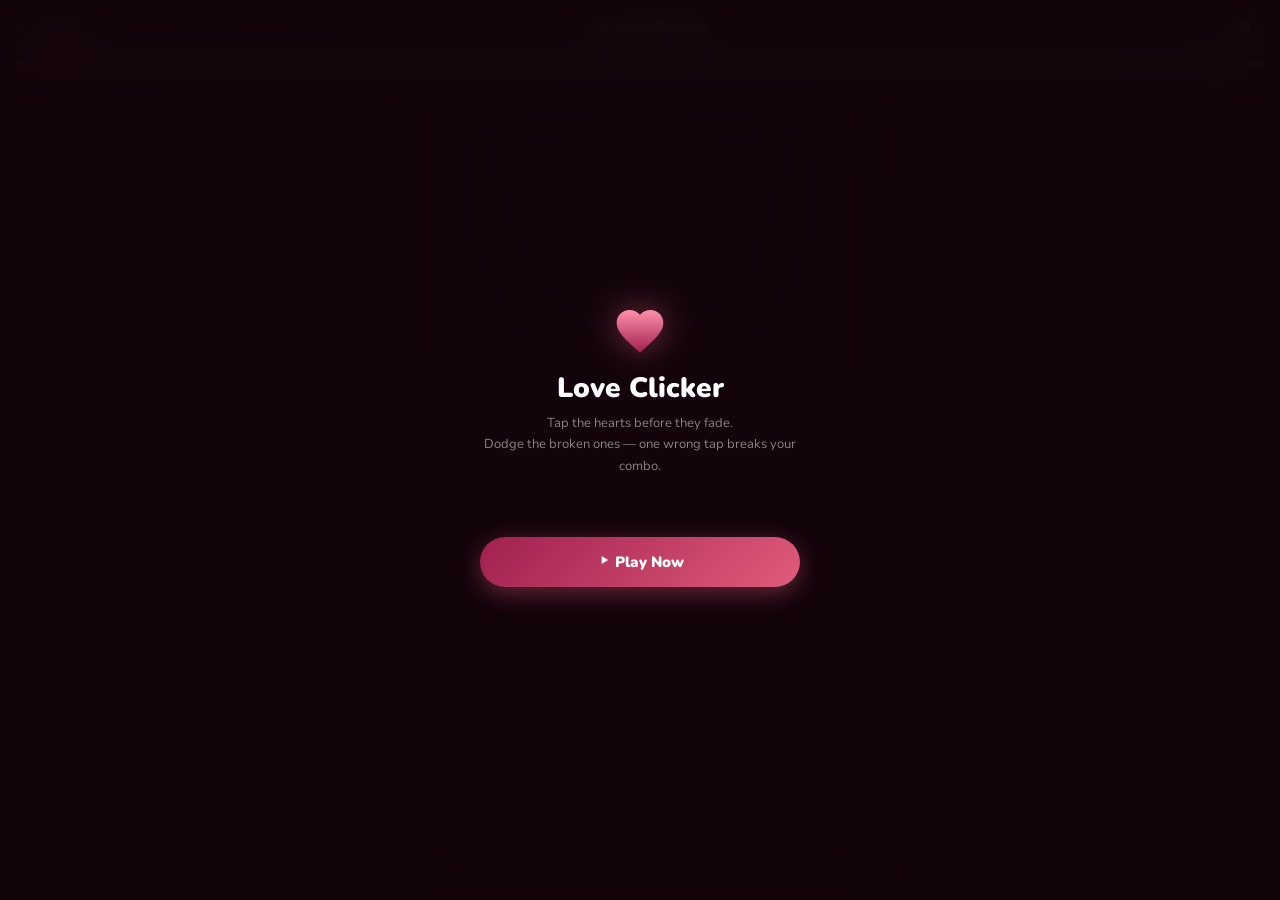
==== commit 8a561939: "Heartly v1" ====
--- a/clicker/index.html
+++ b/clicker/index.html
@@ -1,200 +1,113 @@
 <!DOCTYPE html>
 <html lang="en">
 <head>
-  <meta charset="UTF-8" />
-  <meta name="viewport" content="width=device-width, initial-scale=1.0, maximum-scale=1.0, user-scalable=no, viewport-fit=cover" />
-  <title>Heartbeat — Clicker</title>
-  <link rel="preconnect" href="https://fonts.googleapis.com">
-  <link href="https://fonts.googleapis.com/css2?family=Nunito:wght@600;700;800;900&display=swap" rel="stylesheet">
-  <link rel="stylesheet" href="clicker-styles.css" />
+<meta charset="UTF-8">
+<meta name="viewport" content="width=device-width, initial-scale=1.0, maximum-scale=1.0, user-scalable=no">
+<title>Love Clicker</title>
+<link rel="preconnect" href="https://fonts.googleapis.com">
+<link href="https://fonts.googleapis.com/css2?family=Nunito:wght@600;700;800;900&display=swap" rel="stylesheet">
+<link rel="stylesheet" href="clicker-styles.css">
 </head>
 <body>
-  <div id="app">
 <div id="loading-screen">
   <div class="loading-logo">
     <svg viewBox="0 0 24 24"><path d="M12 21.35l-1.45-1.32C5.4 15.36 2 12.27 2 8.5 2 5.41 4.42 3 7.5 3c1.74 0 3.41.81 4.5 2.08C13.09 3.81 14.76 3 16.5 3 19.58 3 22 5.41 22 8.5c0 3.77-3.4 6.86-8.55 11.53L12 21.35z"/></svg>
   </div>
-  <div class="loading-title">Heartbeat</div>
-  <div class="loading-sub">Love Clicker</div>
+  <div class="loading-title">Love Clicker</div>
+  <div class="loading-sub">Tap &amp; Dodge</div>
   <div class="loading-bar-bg"><div class="loading-bar-fill" id="loading-bar"></div></div>
 </div>
 
+<canvas id="bg-canvas"></canvas>
 
-    <!-- BACKGROUND PARTICLES -->
-    <canvas id="bg-canvas"></canvas>
+<div id="game-wrap">
+  <div id="hdr">
+    <button id="back-btn" onclick="quitToMenu()">
+      <svg class="btn-icon" viewBox="0 0 24 24"><path d="M15 5l-7 7 7 7" fill="none" stroke="currentColor" stroke-width="2.4" stroke-linecap="round" stroke-linejoin="round"/></svg>
+      Back
+    </button>
+    <div id="title-area">
+      <div id="game-title">
+        <svg class="title-icon" viewBox="0 0 24 24">
+          <defs><linearGradient id="gTitle" x1="0" y1="0" x2="0" y2="1"><stop offset="0" stop-color="#ff8fab"/><stop offset="1" stop-color="#e05c7a"/></linearGradient></defs>
+          <path fill="url(#gTitle)" d="M12 21.35l-1.45-1.32C5.4 15.36 2 12.27 2 8.5 2 5.41 4.42 3 7.5 3c1.74 0 3.41.81 4.5 2.08C13.09 3.81 14.76 3 16.5 3 19.58 3 22 5.41 22 8.5c0 3.77-3.4 6.86-8.55 11.53L12 21.35z"/>
+        </svg>
+        Love Clicker
+      </div>
+      <div id="time-badge">75s</div>
+    </div>
+    <div id="score-area">
+      <div id="score-val">0</div>
+      <div id="score-lbl">Score</div>
+    </div>
+  </div>
+  <div id="timer-track"><div id="timer-fill"></div></div>
+  <div id="combo-bar">
+    <div id="combo-pill">
+      <div id="combo-ico">
+        <svg viewBox="0 0 24 24">
+          <defs><linearGradient id="gCombo" x1="0" y1="0" x2="0" y2="1"><stop offset="0" stop-color="#ff8fab"/><stop offset="1" stop-color="#e05c7a"/></linearGradient></defs>
+          <path fill="url(#gCombo)" d="M12 21.35l-1.45-1.32C5.4 15.36 2 12.27 2 8.5 2 5.41 4.42 3 7.5 3c1.74 0 3.41.81 4.5 2.08C13.09 3.81 14.76 3 16.5 3 19.58 3 22 5.41 22 8.5c0 3.77-3.4 6.86-8.55 11.53L12 21.35z"/>
+        </svg>
+      </div>
+      <div id="combo-txt">COMBO ×1</div>
+    </div>
+  </div>
+  <div id="board-wrap">
+    <div id="board"></div>
+  </div>
+</div>
 
-    <!-- TOP BAR -->
-    <header id="top-bar">
-      <div id="game-title">
-        <svg width="18" height="18" viewBox="0 0 24 24" fill="#e05c7a" stroke="none"><path d="M12 21.35l-1.45-1.32C5.4 15.36 2 12.27 2 8.5 2 5.41 4.42 3 7.5 3c1.74 0 3.41.81 4.5 2.08C13.09 3.81 14.76 3 16.5 3 19.58 3 22 5.41 22 8.5c0 3.77-3.4 6.86-8.55 11.53L12 21.35z"/></svg>
-        Heartbeat
+<!-- MENU -->
+<div class="overlay" id="ov-menu">
+  <div class="ov-bg"></div>
+  <div class="ov-content">
+    <div class="ov-ico">
+      <svg viewBox="0 0 24 24">
+        <defs><linearGradient id="gMenuIco" x1="0" y1="0" x2="0" y2="1"><stop offset="0" stop-color="#ff8fab"/><stop offset="1" stop-color="#a02050"/></linearGradient></defs>
+        <path fill="url(#gMenuIco)" d="M12 21.35l-1.45-1.32C5.4 15.36 2 12.27 2 8.5 2 5.41 4.42 3 7.5 3c1.74 0 3.41.81 4.5 2.08C13.09 3.81 14.76 3 16.5 3 19.58 3 22 5.41 22 8.5c0 3.77-3.4 6.86-8.55 11.53L12 21.35z"/>
+      </svg>
+    </div>
+    <div class="ov-title">Love Clicker</div>
+    <div class="ov-sub">Tap the hearts before they fade.<br>Dodge the broken ones — one wrong tap breaks your combo.</div>
+    <div id="menu-best"></div>
+    <button class="ov-btn primary" onclick="startGame()">
+      <svg class="btn-icon" viewBox="0 0 24 24"><path d="M8 5v14l11-7z" fill="currentColor"/></svg>
+      Play Now
+    </button>
+  </div>
+</div>
+
+<!-- GAME OVER -->
+<div class="overlay hidden" id="ov-gameover">
+  <div class="ov-bg"></div>
+  <div class="ov-content">
+    <div class="ov-ico" id="go-ico"></div>
+    <div class="ov-title">Time's Up!</div>
+    <div class="ov-score-card">
+      <div class="ov-score-big" id="go-score">0</div>
+      <div class="ov-score-lbl">Final Score</div>
+      <div class="ov-best-row">
+        <div class="ov-best-ico" id="go-best-ico"></div>
+        <div class="ov-best-txt" id="go-best-txt">New Best!</div>
       </div>
-      <div id="header-stats">
-        <div class="stat-chip">
-          <span class="stat-label">Per Click</span>
-          <span class="stat-val" id="hdr-per-click">0.1</span>
-        </div>
-        <div class="stat-chip">
-          <span class="stat-label">Per Second</span>
-          <span class="stat-val" id="hdr-per-sec">0</span>
-        </div>
-        <div class="stat-chip">
-          <span class="stat-label">Total Earned</span>
-          <span class="stat-val" id="hdr-total">0</span>
-        </div>
-      </div>
-      <div id="header-actions">
-        <button class="icon-btn" id="btn-save" title="Save Game">
-          <svg width="16" height="16" viewBox="0 0 24 24" fill="none" stroke="currentColor" stroke-width="2" stroke-linecap="round" stroke-linejoin="round"><path d="M19 21H5a2 2 0 0 1-2-2V5a2 2 0 0 1 2-2h11l5 5v11a2 2 0 0 1-2 2z"/><polyline points="17 21 17 13 7 13 7 21"/><polyline points="7 3 7 8 15 8"/></svg>
-        </button>
-        <button class="icon-btn" id="btn-reset" title="Reset Game">
-          <svg width="16" height="16" viewBox="0 0 24 24" fill="none" stroke="currentColor" stroke-width="2" stroke-linecap="round" stroke-linejoin="round"><polyline points="1 4 1 10 7 10"/><path d="M3.51 15a9 9 0 1 0 .49-4.5"/></svg>
-        </button>
-      </div>
-    </header>
-
-    <!-- MAIN LAYOUT -->
-    <main id="main-layout">
-
-      <!-- LEFT PANEL: UPGRADES -->
-      <aside id="left-panel" class="panel">
-        <div class="panel-header">
-          <svg width="14" height="14" viewBox="0 0 24 24" fill="none" stroke="currentColor" stroke-width="2" stroke-linecap="round" stroke-linejoin="round"><polyline points="22 12 18 12 15 21 9 3 6 12 2 12"/></svg>
-          Upgrades
-          <span id="upgrade-count-badge" class="badge">0</span>
-        </div>
-        <div id="upgrade-filter-bar">
-          <button class="filter-btn active" data-filter="all">All</button>
-          <button class="filter-btn" data-filter="click">Click</button>
-          <button class="filter-btn" data-filter="passive">Passive</button>
-          <button class="filter-btn" data-filter="multiplier">Multiplier</button>
-        </div>
-        <div id="upgrade-list"></div>
-      </aside>
-
-      <!-- CENTER: HEART CLICKER -->
-      <section id="center-panel">
-        <div id="points-display">
-          <div id="points-value">0</div>
-          <div id="points-label">Hearts</div>
-        </div>
-
-        <div id="heart-container">
-          <div id="heart-glow-ring"></div>
-          <div id="heart-bg-pulse"></div>
-          <button id="heart-btn" aria-label="Click to earn hearts">
-            <svg id="heart-svg" viewBox="0 0 100 100" xmlns="http://www.w3.org/2000/svg">
-              <defs>
-                <radialGradient id="heartGrad" cx="40%" cy="35%" r="60%">
-                  <stop offset="0%" stop-color="#ff8fab"/>
-                  <stop offset="50%" stop-color="#e05c7a"/>
-                  <stop offset="100%" stop-color="#9b1a3a"/>
-                </radialGradient>
-                <filter id="heartGlow">
-                  <feGaussianBlur stdDeviation="3" result="blur"/>
-                  <feComposite in="SourceGraphic" in2="blur" operator="over"/>
-                </filter>
-              </defs>
-              <path d="M50 85 C50 85 10 60 10 35 C10 20 20 10 35 10 C42 10 48 14 50 18 C52 14 58 10 65 10 C80 10 90 20 90 35 C90 60 50 85 50 85 Z"
-                fill="url(#heartGrad)" filter="url(#heartGlow)"/>
-            </svg>
-            <div id="click-ripple"></div>
-          </button>
-          <div id="floating-texts-container"></div>
-        </div>
-
-        <div id="center-stats">
-          <div class="c-stat">
-            <div class="c-stat-icon">
-              <svg width="14" height="14" viewBox="0 0 24 24" fill="none" stroke="currentColor" stroke-width="2" stroke-linecap="round" stroke-linejoin="round"><path d="M12 2L2 7l10 5 10-5-10-5z"/><path d="M2 17l10 5 10-5"/><path d="M2 12l10 5 10-5"/></svg>
-            </div>
-            <div>
-              <div class="c-stat-label">Multiplier</div>
-              <div class="c-stat-val" id="cs-multiplier">x1.0</div>
-            </div>
-          </div>
-          <div class="c-stat">
-            <div class="c-stat-icon">
-              <svg width="14" height="14" viewBox="0 0 24 24" fill="none" stroke="currentColor" stroke-width="2" stroke-linecap="round" stroke-linejoin="round"><circle cx="12" cy="12" r="10"/><polyline points="12 6 12 12 16 14"/></svg>
-            </div>
-            <div>
-              <div class="c-stat-label">Play Time</div>
-              <div class="c-stat-val" id="cs-playtime">0s</div>
-            </div>
-          </div>
-          <div class="c-stat">
-            <div class="c-stat-icon">
-              <svg width="14" height="14" viewBox="0 0 24 24" fill="none" stroke="currentColor" stroke-width="2" stroke-linecap="round" stroke-linejoin="round"><polyline points="23 6 13.5 15.5 8.5 10.5 1 18"/><polyline points="17 6 23 6 23 12"/></svg>
-            </div>
-            <div>
-              <div class="c-stat-label">Total Clicks</div>
-              <div class="c-stat-val" id="cs-clicks">0</div>
-            </div>
-          </div>
-        </div>
-      </section>
-
-      <!-- RIGHT PANEL: ACHIEVEMENTS & MILESTONES -->
-      <aside id="right-panel" class="panel">
-        <div class="panel-header">
-          <svg width="14" height="14" viewBox="0 0 24 24" fill="none" stroke="currentColor" stroke-width="2" stroke-linecap="round" stroke-linejoin="round"><circle cx="12" cy="8" r="6"/><path d="M15.477 12.89L17 22l-5-3-5 3 1.523-9.11"/></svg>
-          Achievements
-          <span id="ach-count-badge" class="badge">0</span>
-        </div>
-        <div id="right-panel-scroll">
-          <div id="achievement-list"></div>
-
-          <div class="panel-header" style="margin-top:0;border-top:1px solid var(--border);">
-            <svg width="14" height="14" viewBox="0 0 24 24" fill="none" stroke="currentColor" stroke-width="2" stroke-linecap="round" stroke-linejoin="round"><path d="M3 3h18v18H3z"/><path d="M3 9h18"/><path d="M9 21V9"/></svg>
-            Milestones
-          </div>
-          <div id="milestone-list"></div>
-        </div>
-      </aside>
-
-    </main>
-
-    <!-- MOBILE BOTTOM NAV -->
-    <nav id="mobile-nav">
-      <button class="nav-tab active" data-panel="center">
-        <svg width="20" height="20" viewBox="0 0 24 24" fill="currentColor" stroke="none"><path d="M12 21.35l-1.45-1.32C5.4 15.36 2 12.27 2 8.5 2 5.41 4.42 3 7.5 3c1.74 0 3.41.81 4.5 2.08C13.09 3.81 14.76 3 16.5 3 19.58 3 22 5.41 22 8.5c0 3.77-3.4 6.86-8.55 11.53L12 21.35z"/></svg>
-        <span>Click</span>
-      </button>
-      <button class="nav-tab" data-panel="upgrades">
-        <svg width="20" height="20" viewBox="0 0 24 24" fill="none" stroke="currentColor" stroke-width="2" stroke-linecap="round" stroke-linejoin="round"><polyline points="22 12 18 12 15 21 9 3 6 12 2 12"/></svg>
-        <span>Upgrades</span>
-      </button>
-      <button class="nav-tab" data-panel="achievements">
-        <svg width="20" height="20" viewBox="0 0 24 24" fill="none" stroke="currentColor" stroke-width="2" stroke-linecap="round" stroke-linejoin="round"><circle cx="12" cy="8" r="6"/><path d="M15.477 12.89L17 22l-5-3-5 3 1.523-9.11"/></svg>
-        <span>Trophies</span>
-      </button>
-    </nav>
-
-    <!-- TOAST NOTIFICATION -->
-    <div id="toast-container"></div>
-
-    <!-- SAVE INDICATOR -->
-    <div id="save-indicator">
-      <svg width="12" height="12" viewBox="0 0 24 24" fill="none" stroke="currentColor" stroke-width="2.5" stroke-linecap="round" stroke-linejoin="round"><polyline points="20 6 9 17 4 12"/></svg>
-      Saved
-    </div>
-
-    <!-- RESET MODAL -->
-    <div id="reset-modal" class="modal-overlay" style="display:none;">
-      <div class="modal-box">
-        <div class="modal-icon">
-          <svg width="32" height="32" viewBox="0 0 24 24" fill="none" stroke="#e05c7a" stroke-width="2" stroke-linecap="round" stroke-linejoin="round"><path d="M10.29 3.86L1.82 18a2 2 0 0 0 1.71 3h16.94a2 2 0 0 0 1.71-3L13.71 3.86a2 2 0 0 0-3.42 0z"/><line x1="12" y1="9" x2="12" y2="13"/><line x1="12" y1="17" x2="12.01" y2="17"/></svg>
-        </div>
-        <h2 class="modal-title">Reset All Progress?</h2>
-        <p class="modal-desc">This will permanently erase all your hearts, upgrades, and achievements. This action cannot be undone.</p>
-        <div class="modal-actions">
-          <button class="modal-btn cancel" id="modal-cancel">Cancel</button>
-          <button class="modal-btn confirm" id="modal-confirm">Reset Everything</button>
-        </div>
+      <div class="ov-stats-row">
+        <div class="ov-stat"><div class="ov-stat-val" id="go-tapped">0</div><div class="ov-stat-lbl">Hearts Tapped</div></div>
+        <div class="ov-stat"><div class="ov-stat-val" id="go-combo">×1</div><div class="ov-stat-lbl">Best Combo</div></div>
+        <div class="ov-stat"><div class="ov-stat-val" id="go-missed">0</div><div class="ov-stat-lbl">Missed/Wrong</div></div>
       </div>
     </div>
+    <button class="ov-btn primary" onclick="startGame()">
+      <svg class="btn-icon" viewBox="0 0 24 24"><path d="M8 5v14l11-7z" fill="currentColor"/></svg>
+      Play Again
+    </button>
+    <button class="ov-btn ghost" onclick="showMenu()">
+      <svg class="btn-icon" viewBox="0 0 24 24"><path d="M9 14l-5-5 5-5M4 9h9a5 5 0 0 1 5 5v4" fill="none" stroke="currentColor" stroke-width="2.2" stroke-linecap="round" stroke-linejoin="round"/></svg>
+      Menu
+    </button>
+  </div>
+</div>
 
-  </div>
-  <script src="clicker-script.js"></script>
+<script src="clicker-script.js"></script>
 </body>
 </html>
--- a/clicker/clicker-styles.css
+++ b/clicker/clicker-styles.css
@@ -1,637 +1,257 @@
-/* ===================================================
-   HEARTBEAT CLICKER — MOBILE-FIRST STYLES
-=================================================== */
-
-*, *::before, *::after {
-  box-sizing: border-box; margin: 0; padding: 0;
-  -webkit-tap-highlight-color: transparent;
-}
-
-:root {
-  --bg-deep:        #0a0a12;
-  --bg-mid:         #10101e;
-  --bg-panel:       rgba(10,10,20,0.96);
-  --bg-card:        rgba(255,255,255,0.05);
-  --bg-card-hover:  rgba(255,255,255,0.09);
-  --border:         rgba(255,255,255,0.08);
-  --border-bright:  rgba(255,255,255,0.15);
-  --accent:         #e05c7a;
-  --accent-bright:  #ff8fab;
-  --accent-glow:    rgba(224,92,122,0.45);
-  --accent-dim:     rgba(224,92,122,0.18);
-  --green:          #4ade80;
-  --blue:           #60a5fa;
-  --gold:           #fbbf24;
-  --purple:         #a78bfa;
-  --text-primary:   #f0f0f8;
-  --text-secondary: rgba(240,240,248,0.55);
-  --text-muted:     rgba(240,240,248,0.32);
-  --radius-sm: 6px; --radius-md: 12px; --radius-lg: 18px; --radius-xl: 24px;
-  --font: 'Nunito', -apple-system, BlinkMacSystemFont, sans-serif;
-  --font-mono: 'JetBrains Mono', 'Fira Code', monospace;
-  --nav-h: 62px;
-  --nav-total: calc(62px + env(safe-area-inset-bottom, 0px));
-  --top-h: 52px;
-}
-
-html, body {
-  width: 100%; height: 100%;
-  background: var(--bg-deep);
-  color: var(--text-primary);
-  font-family: var(--font);
-  font-size: 14px;
-  line-height: 1.5;
-  overflow: hidden;
-  -webkit-font-smoothing: antialiased;
-  touch-action: manipulation;
-}
-
-/* ── BACKGROUND CANVAS ── */
-#bg-canvas {
-  position: fixed; inset: 0; z-index: 0; pointer-events: none;
-}
-
-/* ── APP SHELL ── */
-#app {
-  position: relative; z-index: 1;
-  width: 100%; height: 100dvh;
-  display: flex; flex-direction: column;
-  overflow: hidden;
-}
-
-/* ── TOP BAR ── */
-#top-bar {
-  display: flex; align-items: center; justify-content: space-between; gap: 10px;
-  padding: max(env(safe-area-inset-top), 8px) 16px 8px;
-  min-height: var(--top-h);
-  background: rgba(10,10,18,0.92);
-  backdrop-filter: blur(20px); -webkit-backdrop-filter: blur(20px);
-  border-bottom: 1px solid var(--border);
-  flex-shrink: 0; z-index: 10;
-}
-
-#game-title {
-  display: flex; align-items: center; gap: 7px;
-  font-size: 15px; font-weight: 800; letter-spacing: -0.3px;
-  color: var(--text-primary); white-space: nowrap;
-}
-
-#header-stats {
-  display: flex; gap: 6px; flex: 1;
-  justify-content: center; overflow: hidden;
-}
-.stat-chip {
-  display: flex; flex-direction: column; align-items: center;
-  padding: 4px 10px;
-  background: var(--bg-card); border: 1px solid var(--border);
-  border-radius: var(--radius-md); min-width: 80px;
-}
-.stat-label { font-size: 9px; color: var(--text-muted); text-transform: uppercase; letter-spacing: 0.6px; }
-.stat-val   { font-size: 12px; font-weight: 700; color: var(--accent-bright); font-family: var(--font-mono); }
-
-#header-actions { display: flex; gap: 6px; flex-shrink: 0; }
-.icon-btn {
-  display: flex; align-items: center; justify-content: center;
-  width: 36px; height: 36px;
-  background: var(--bg-card); border: 1px solid var(--border);
-  border-radius: var(--radius-sm); color: var(--text-secondary);
-  cursor: pointer; transition: all 0.15s;
-  touch-action: manipulation;
-}
-.icon-btn:active { transform: scale(0.9); background: var(--bg-card-hover); }
-
-/* ── MAIN LAYOUT — desktop 3-col, mobile single view ── */
-#main-layout {
-  display: flex; flex: 1;
-  overflow: hidden; position: relative;
-}
-
-/* ── SIDE PANELS ── */
-.panel {
-  width: 260px; flex-shrink: 0;
-  display: flex; flex-direction: column;
-  background: var(--bg-panel);
-  backdrop-filter: blur(20px); -webkit-backdrop-filter: blur(20px);
-  overflow: hidden;
-}
-#left-panel  { border-right: 1px solid var(--border); }
-#right-panel { border-left:  1px solid var(--border); }
-
-.panel-header {
-  display: flex; align-items: center; gap: 7px;
-  padding: 12px 14px 10px;
-  font-size: 11px; font-weight: 700;
-  text-transform: uppercase; letter-spacing: 0.8px;
-  color: var(--text-secondary);
-  border-bottom: 1px solid var(--border);
-  flex-shrink: 0;
-}
-.badge {
-  margin-left: auto;
-  background: var(--accent-dim); color: var(--accent-bright);
-  font-size: 10px; font-weight: 700;
-  padding: 2px 7px; border-radius: 20px;
-}
-
-/* ── UPGRADE FILTER BAR ── */
-#upgrade-filter-bar {
-  display: flex; gap: 4px; padding: 8px 10px;
-  flex-shrink: 0; border-bottom: 1px solid var(--border);
-}
-.filter-btn {
-  flex: 1; padding: 6px 4px; font-size: 11px; font-weight: 600;
-  background: transparent; border: 1px solid var(--border);
-  border-radius: var(--radius-sm); color: var(--text-secondary);
-  cursor: pointer; transition: all 0.15s;
-  touch-action: manipulation; font-family: var(--font);
-}
-.filter-btn:active { transform: scale(0.95); }
-.filter-btn.active { background: var(--accent-dim); border-color: var(--accent); color: var(--accent-bright); }
-
-/* ── UPGRADE LIST — full scroll ── */
-#upgrade-list {
-  flex: 1;
-  overflow-y: auto;
-  overflow-x: hidden;
-  -webkit-overflow-scrolling: touch;
-  overscroll-behavior: contain;
-  touch-action: pan-y;
-  padding: 8px;
-  padding-bottom: 16px;
-  display: flex; flex-direction: column; gap: 6px;
-  min-height: 0;
-}
-#upgrade-list::-webkit-scrollbar { width: 3px; }
-#upgrade-list::-webkit-scrollbar-thumb { background: var(--border-bright); border-radius: 4px; }
-
-/* ── UPGRADE CARD ── */
-.upgrade-card {
-  display: flex; align-items: center; gap: 10px;
-  padding: 11px 12px;
-  background: var(--bg-card); border: 1px solid var(--border);
-  border-radius: var(--radius-md);
-  cursor: pointer; transition: all 0.15s;
-  position: relative; overflow: hidden;
-  flex-shrink: 0;
-  touch-action: pan-y;
-  /* Minimum tap target */
-  min-height: 56px;
-}
-.upgrade-card:active:not(.disabled):not(.purchased) {
-  background: var(--bg-card-hover);
-  transform: scale(0.98);
-}
-.upgrade-card.disabled  { opacity: 0.42; cursor: not-allowed; }
-.upgrade-card.affordable { border-color: rgba(224,92,122,0.35); }
-.upgrade-card.purchased  { opacity: 0.28; cursor: default; filter: grayscale(0.4); }
-.upgrade-card.flash { animation: purchaseFlash 0.45s ease-out; }
-@keyframes purchaseFlash {
-  0%   { background: rgba(224,92,122,0.4); border-color: var(--accent); }
-  100% { background: var(--bg-card); }
-}
-
-.upg-icon {
-  width: 36px; height: 36px; border-radius: var(--radius-sm);
-  display: flex; align-items: center; justify-content: center;
-  flex-shrink: 0;
-}
-.upg-icon.click      { background: rgba(224,92,122,0.15); }
-.upg-icon.passive    { background: rgba(96,165,250,0.15); }
-.upg-icon.multiplier { background: rgba(250,191,36,0.15); }
-
-.upg-body { flex: 1; min-width: 0; }
-.upg-name {
-  font-size: 12px; font-weight: 700; color: var(--text-primary);
-  white-space: nowrap; overflow: hidden; text-overflow: ellipsis;
-}
-.upg-desc {
-  font-size: 10px; color: var(--text-muted); margin-top: 1px;
-  white-space: nowrap; overflow: hidden; text-overflow: ellipsis;
-}
-.upg-cost { display: flex; flex-direction: column; align-items: flex-end; flex-shrink: 0; }
-.upg-cost-val   { font-size: 11px; font-weight: 700; font-family: var(--font-mono); color: var(--accent-bright); }
-.upg-cost-label { font-size: 9px; color: var(--text-muted); }
-.upgrade-card.purchased .upg-cost-val { color: var(--green); }
-.upg-level {
-  position: absolute; top: 4px; right: 4px;
-  font-size: 9px; font-weight: 700; font-family: var(--font-mono);
-  color: var(--accent-bright); background: var(--accent-dim);
-  border-radius: 4px; padding: 1px 4px;
-}
-.upg-category-header {
-  padding: 6px 4px 2px; font-size: 10px; font-weight: 600;
-  text-transform: uppercase; letter-spacing: 0.8px; color: var(--text-muted);
-}
-.upg-purchased-check {
-  width: 18px; height: 18px; border-radius: 50%;
-  background: rgba(74,222,128,0.15); border: 1px solid rgba(74,222,128,0.4);
-  display: flex; align-items: center; justify-content: center;
-  flex-shrink: 0; color: var(--green);
-}
-
-/* ── CENTER PANEL ── */
-#center-panel {
-  flex: 1; display: flex; flex-direction: column;
-  align-items: center; justify-content: center;
-  gap: 20px; padding: 16px;
-  position: relative; overflow: hidden;
-  min-width: 0;
-}
-
-/* ── POINTS DISPLAY ── */
-#points-display { text-align: center; }
-#points-value {
-  font-size: 52px; font-weight: 800; letter-spacing: -2px;
-  font-family: var(--font-mono);
-  background: linear-gradient(135deg, #ff8fab 0%, #e05c7a 50%, #c93a5e 100%);
-  -webkit-background-clip: text; -webkit-text-fill-color: transparent;
-  background-clip: text; line-height: 1;
-}
-#points-value.bump { animation: pointsBump 0.2s ease-out; }
-@keyframes pointsBump { 0% { transform: scale(1.06); } 100% { transform: scale(1); } }
-#points-label {
-  font-size: 11px; color: var(--text-muted);
-  text-transform: uppercase; letter-spacing: 2px; margin-top: 4px;
-}
-
-/* ── HEART BUTTON — big tap target, instant touch response ── */
-#heart-container {
-  position: relative;
-  display: flex; align-items: center; justify-content: center;
-  width: 220px; height: 220px;
-  flex-shrink: 0;
-}
-#heart-glow-ring {
-  position: absolute; inset: 0; border-radius: 50%;
-  background: radial-gradient(circle, rgba(224,92,122,0.18) 0%, transparent 70%);
-  animation: glowPulse 2.4s ease-in-out infinite; pointer-events: none;
-}
-@keyframes glowPulse {
-  0%,100% { opacity: 0.6; transform: scale(1); }
-  50%     { opacity: 1;   transform: scale(1.08); }
-}
-#heart-bg-pulse {
-  position: absolute; inset: 10px; border-radius: 50%;
-  border: 1.5px solid rgba(224,92,122,0.15);
-  animation: ringExpand 2.4s ease-out infinite; pointer-events: none;
-}
-@keyframes ringExpand {
-  0%   { transform: scale(0.85); opacity: 0.8; }
-  100% { transform: scale(1.25); opacity: 0; }
-}
-
-#heart-btn {
-  position: relative;
-  width: 170px; height: 170px;
-  border-radius: 50%;
-  background: transparent; border: none;
-  cursor: pointer;
-  display: flex; align-items: center; justify-content: center;
-  /* No transition on transform — instant feel */
-  -webkit-tap-highlight-color: transparent;
-  outline: none;
-  animation: idlePulse 2.4s ease-in-out infinite;
-  z-index: 2;
-  /* Ensure the full area is tappable */
-  touch-action: manipulation;
-  user-select: none;
-}
-@keyframes idlePulse {
-  0%,100% { transform: scale(1); }
-  50%     { transform: scale(1.04); }
-}
-#heart-btn.clicked {
-  animation: heartClick 0.28s cubic-bezier(0.34,1.56,0.64,1) forwards;
-}
-@keyframes heartClick {
-  0%   { transform: scale(0.86); filter: drop-shadow(0 0 8px rgba(224,92,122,0.4)); }
-  60%  { transform: scale(1.18); filter: drop-shadow(0 0 35px rgba(224,92,122,0.9)); }
-  100% { transform: scale(1);   filter: drop-shadow(0 0 18px rgba(224,92,122,0.5)); }
-}
-
-#heart-svg {
-  width: 130px; height: 130px; display: block;
-  filter: drop-shadow(0 4px 20px rgba(224,92,122,0.5));
-  pointer-events: none;
-}
-#click-ripple { position: absolute; inset: 0; border-radius: 50%; pointer-events: none; }
-.ripple-wave {
-  position: absolute; inset: 0; border-radius: 50%;
-  border: 2px solid rgba(224,92,122,0.6);
-  animation: rippleOut 0.55s ease-out forwards;
-}
-@keyframes rippleOut {
-  0%   { transform: scale(0.5); opacity: 1; }
-  100% { transform: scale(2.2); opacity: 0; }
-}
-
-/* ── FLOATING TEXT ── */
-#floating-texts-container {
-  position: absolute; inset: 0; pointer-events: none; z-index: 10;
-}
-.float-text {
-  position: absolute; left: 50%; bottom: 50%;
-  transform: translateX(-50%);
-  font-size: 17px; font-weight: 800; font-family: var(--font-mono);
-  color: var(--accent-bright);
-  text-shadow: 0 0 12px rgba(224,92,122,0.6);
-  pointer-events: none; white-space: nowrap;
-  animation: floatUp 1.1s ease-out forwards;
-}
-@keyframes floatUp {
-  0%   { opacity: 1; transform: translateX(calc(-50% + var(--rx,0px))) translateY(0); }
-  100% { opacity: 0; transform: translateX(calc(-50% + var(--rx,0px))) translateY(-80px) scale(0.7); }
-}
-
-/* ── CENTER STATS ── */
-#center-stats { display: flex; gap: 10px; flex-wrap: wrap; justify-content: center; }
-.c-stat {
-  display: flex; align-items: center; gap: 8px;
-  padding: 8px 12px;
-  background: var(--bg-card); border: 1px solid var(--border);
-  border-radius: var(--radius-md); min-width: 100px;
-}
-.c-stat-icon { color: var(--accent); opacity: 0.8; display: flex; align-items: center; }
-.c-stat-label { font-size: 10px; color: var(--text-muted); text-transform: uppercase; letter-spacing: 0.5px; }
-.c-stat-val   { font-size: 12px; font-weight: 700; font-family: var(--font-mono); color: var(--text-primary); }
-
-/* ── RIGHT PANEL SCROLL ── */
-#right-panel-scroll {
-  flex: 1;
-  min-height: 0;
-  overflow-y: auto;
-  overflow-x: hidden;
-  -webkit-overflow-scrolling: touch;
-  overscroll-behavior: contain;
-  touch-action: pan-y;
-  padding-bottom: 12px;
-}
-#achievement-list, #milestone-list {
-  padding: 8px;
-  display: flex; flex-direction: column; gap: 5px;
-  flex-shrink: 0;
-}
-#achievement-list { flex: 0 0 auto; }
-#milestone-list   { flex: 0 0 auto; }
-
-.ach-card {
-  display: flex; align-items: center; gap: 10px;
-  padding: 9px 11px; border-radius: var(--radius-md);
-  border: 1px solid var(--border); background: var(--bg-card);
-  flex-shrink: 0;
-}
-.ach-card.unlocked { border-color: rgba(250,191,36,0.3); background: rgba(250,191,36,0.05); }
-.ach-card.locked   { opacity: 0.4; filter: grayscale(1); }
-.ach-icon {
-  width: 30px; height: 30px; border-radius: var(--radius-sm);
-  background: rgba(250,191,36,0.12);
-  display: flex; align-items: center; justify-content: center;
-  flex-shrink: 0; color: var(--gold);
-}
-.ach-icon.locked { color: var(--text-muted); background: var(--bg-card); }
-.ach-name { font-size: 11px; font-weight: 600; color: var(--text-primary); }
-.ach-desc { font-size: 10px; color: var(--text-muted); margin-top: 1px; }
-
-.milestone-row {
-  display: flex; align-items: center; gap: 8px;
-  padding: 8px 11px; border-radius: var(--radius-sm);
-  border: 1px solid var(--border); background: var(--bg-card);
-  flex-shrink: 0;
-}
-.milestone-row.reached { border-color: rgba(74,222,128,0.3); background: rgba(74,222,128,0.05); }
-.milestone-dot { width: 8px; height: 8px; border-radius: 50%; background: var(--text-muted); flex-shrink: 0; }
-.milestone-row.reached .milestone-dot { background: var(--green); box-shadow: 0 0 6px rgba(74,222,128,0.6); }
-.milestone-name { font-size: 11px; color: var(--text-secondary); flex: 1; }
-.milestone-row.reached .milestone-name { color: var(--text-primary); }
-.milestone-val  { font-size: 10px; font-family: var(--font-mono); color: var(--text-muted); }
-
-#right-panel-scroll::-webkit-scrollbar { width: 3px; }
-#right-panel-scroll::-webkit-scrollbar-thumb { background: var(--border-bright); border-radius: 4px; }
-
-/* Desktop: split scroll — achievements capped, milestones fill rest */
-@media (min-width: 681px) {
-  #right-panel { overflow: hidden; }
-  #right-panel-scroll {
-    display: flex;
-    flex-direction: column;
-    overflow: hidden;
-    padding-bottom: 0;
-  }
-  #achievement-list {
-    flex: 0 0 auto;
-    max-height: 220px;
-    overflow-y: auto;
-    -webkit-overflow-scrolling: touch;
-    touch-action: pan-y;
-  }
-  #milestone-list {
-    flex: 1;
-    min-height: 0;
-    overflow-y: auto;
-    -webkit-overflow-scrolling: touch;
-    touch-action: pan-y;
-  }
-  #achievement-list::-webkit-scrollbar,
-  #milestone-list::-webkit-scrollbar { width: 3px; }
-  #achievement-list::-webkit-scrollbar-thumb,
-  #milestone-list::-webkit-scrollbar-thumb { background: var(--border-bright); border-radius: 4px; }
-}
-
-/* ── MOBILE NAV ── */
-#mobile-nav {
-  display: none;
-  position: fixed; bottom: 0; left: 0; right: 0;
-  height: var(--nav-total);
-  padding-bottom: env(safe-area-inset-bottom, 0px);
-  box-sizing: border-box;
-  background: rgba(10,10,18,0.97);
-  backdrop-filter: blur(24px); -webkit-backdrop-filter: blur(24px);
-  border-top: 1px solid var(--border);
-  z-index: 100;
-  justify-content: space-around; align-items: center;
-}
-.nav-tab {
-  flex: 1; display: flex; flex-direction: column;
-  align-items: center; justify-content: center; gap: 3px;
-  background: none; border: none; color: var(--text-muted);
-  cursor: pointer; font-size: 10px; font-weight: 600;
-  letter-spacing: 0.3px; padding: 6px;
-  touch-action: manipulation; font-family: var(--font);
-  min-height: 44px;
-}
-.nav-tab.active { color: var(--accent-bright); }
-
-/* ── TOAST ── */
-#toast-container {
-  position: fixed; top: 68px; right: 12px;
-  z-index: 999; display: flex; flex-direction: column; gap: 7px;
-  pointer-events: none; max-width: 260px;
-}
-.toast {
-  display: flex; align-items: center; gap: 9px;
-  padding: 9px 13px;
-  background: rgba(16,16,32,0.97);
-  border: 1px solid var(--border-bright);
-  border-radius: var(--radius-md);
-  backdrop-filter: blur(20px); -webkit-backdrop-filter: blur(20px);
-  font-size: 12px; font-weight: 600; color: var(--text-primary);
-  animation: toastIn 0.28s cubic-bezier(0.34,1.56,0.64,1);
-  pointer-events: all;
-}
-.toast.achievement { border-color: rgba(250,191,36,0.4); }
-.toast.upgrade     { border-color: rgba(224,92,122,0.4); }
-.toast.info        { border-color: rgba(96,165,250,0.4); }
-.toast-fade { animation: toastOut 0.25s ease-in forwards; }
-@keyframes toastIn  { from { opacity:0; transform:translateX(20px); } to { opacity:1; transform:none; } }
-@keyframes toastOut { from { opacity:1; } to { opacity:0; transform:translateX(20px); } }
-
-/* ── SAVE INDICATOR ── */
-#save-indicator {
-  position: fixed; bottom: 20px; left: 50%;
-  transform: translateX(-50%) translateY(60px);
-  display: flex; align-items: center; gap: 6px;
-  padding: 6px 14px;
-  background: rgba(74,222,128,0.15); border: 1px solid rgba(74,222,128,0.3);
-  border-radius: 20px; font-size: 11px; color: var(--green);
-  transition: transform 0.3s cubic-bezier(0.34,1.56,0.64,1);
-  z-index: 99; pointer-events: none;
-}
-#save-indicator.show { transform: translateX(-50%) translateY(0); }
-
-/* ── MODAL ── */
-.modal-overlay {
-  position: fixed; inset: 0;
-  background: rgba(0,0,0,0.75);
-  backdrop-filter: blur(8px); -webkit-backdrop-filter: blur(8px);
-  z-index: 1000;
-  display: flex; align-items: center; justify-content: center;
-  padding: 20px;
-}
-.modal-box {
-  background: rgba(16,16,32,0.98);
-  border: 1px solid var(--border-bright);
-  border-radius: var(--radius-xl);
-  padding: 28px 24px;
-  width: 100%; max-width: 320px;
-  text-align: center;
-  animation: modalIn 0.28s cubic-bezier(0.34,1.56,0.64,1);
-}
-@keyframes modalIn { from { transform: scale(0.88); opacity: 0; } to { transform: scale(1); opacity: 1; } }
-.modal-icon   { display: flex; justify-content: center; margin-bottom: 12px; }
-.modal-title  { font-size: 17px; font-weight: 800; margin-bottom: 8px; }
-.modal-desc   { font-size: 13px; color: var(--text-secondary); line-height: 1.6; margin-bottom: 20px; }
-.modal-actions { display: flex; gap: 10px; }
-.modal-btn {
-  flex: 1; padding: 12px; border-radius: var(--radius-md);
-  border: 1px solid var(--border);
-  font-size: 13px; font-weight: 700; cursor: pointer;
-  transition: all 0.15s; font-family: var(--font);
-  touch-action: manipulation;
-}
-.modal-btn.cancel  { background: var(--bg-card); color: var(--text-primary); }
-.modal-btn.confirm { background: var(--accent); color: #fff; border-color: var(--accent); }
-.modal-btn:active  { transform: scale(0.96); }
-
-/* ═══════════════════════════════════════════
-   MOBILE — full single-panel view
-═══════════════════════════════════════════ */
-@media (max-width: 680px) {
-  #mobile-nav { display: flex; }
-
-  #app { height: 100dvh; }
-
-  #main-layout {
-    flex: 1;
-    overflow: hidden;
-    position: relative;
-  }
-
-  /* Center fills all space, nav sits on top via padding */
-  #center-panel {
-    width: 100%;
-    padding-bottom: calc(var(--nav-total) + 8px);
-    gap: 16px;
-  }
-
-  /* Side panels are full-screen overlays above the bottom nav */
-  .panel {
-    position: absolute;
-    top: 0; left: 0; right: 0;
-    bottom: var(--nav-total);
-    width: 100%;
-    z-index: 20;
-    transform: translateX(-110%);
-    transition: transform 0.28s cubic-bezier(0.4,0,0.2,1);
-    display: flex;
-    flex-direction: column;
-    overflow: hidden;
-  }
-  #right-panel { transform: translateX(110%); }
-  .panel.mobile-visible { transform: translateX(0) !important; }
-
-  #left-panel #upgrade-list {
-    flex: 1;
-    min-height: 0;
-    overflow-y: auto;
-    -webkit-overflow-scrolling: touch;
-    touch-action: pan-y;
-    padding-bottom: 20px;
-  }
-
-  #right-panel { overflow: hidden; }
-  #right-panel-scroll {
-    flex: 1;
-    min-height: 0;
-    overflow-y: auto;
-    -webkit-overflow-scrolling: touch;
-    touch-action: pan-y;
-    padding-bottom: 20px;
-  }
-
-  /* Hide header stats on small screens */
-  #header-stats { display: none; }
-  #game-title   { flex: 1; }
-
-  /* Heart sizing for mobile */
-  #heart-container { width: 200px; height: 200px; }
-  #heart-btn       { width: 155px; height: 155px; }
-  #heart-svg       { width: 118px; height: 118px; }
-  #points-value    { font-size: 44px; }
-
-  .c-stat { padding: 7px 10px; min-width: 86px; }
-  .c-stat-val { font-size: 12px; }
-
-  /* Upgrade cards — comfortable tap targets */
-  .upgrade-card { padding: 12px 12px; min-height: 60px; }
-  .upg-name { font-size: 13px; }
-  .upg-desc { font-size: 11px; }
-  .upg-cost-val { font-size: 12px; }
-
-  /* Toast repositioned above nav */
-  #toast-container { bottom: calc(var(--nav-total) + 10px); top: auto; right: 12px; }
-  #save-indicator  { bottom: calc(var(--nav-total) + 10px); }
-}
-
-@media (max-width: 380px) {
-  #points-value    { font-size: 38px; }
-  #heart-container { width: 175px; height: 175px; }
-  #heart-btn       { width: 135px; height: 135px; }
-  #heart-svg       { width: 104px; height: 104px; }
-  .c-stat { min-width: 76px; padding: 6px 8px; }
-}
-
-/* Utility */
-.text-green  { color: var(--green)  !important; }
-.text-blue   { color: var(--blue)   !important; }
-.text-gold   { color: var(--gold)   !important; }
-.text-purple { color: var(--purple) !important; }
+*{margin:0;padding:0;box-sizing:border-box;-webkit-tap-highlight-color:transparent;user-select:none;-webkit-user-select:none}
+html,body{width:100%;height:100%;overflow:hidden;touch-action:none;background:#12040a;font-family:'Nunito',system-ui,sans-serif}
+
+/* ── BACKGROUND ── */
+#bg-canvas{position:fixed;inset:0;z-index:0;pointer-events:none}
+
+/* ── WRAP ── */
+#game-wrap{
+  position:relative;z-index:1;
+  width:100%;height:100%;
+  display:flex;flex-direction:column;align-items:center;
+  padding:max(env(safe-area-inset-top),10px) 0 max(env(safe-area-inset-bottom),8px);
+}
+
+/* ── HEADER ── */
+#hdr{
+  width:100%;display:flex;align-items:center;
+  padding:4px 16px 6px;flex-shrink:0;gap:8px;
+}
+#back-btn{
+  display:flex;align-items:center;gap:5px;
+  background:rgba(224,92,122,.12);border:1px solid rgba(224,92,122,.25);
+  border-radius:999px;padding:7px 14px;
+  color:rgba(224,92,122,.9);font-size:12px;font-weight:800;
+  font-family:'Nunito',sans-serif;cursor:pointer;transition:all .2s;flex-shrink:0;
+}
+#back-btn:active{transform:scale(.94);background:rgba(224,92,122,.22)}
+#title-area{flex:1;display:flex;flex-direction:column;align-items:center}
+#game-title{
+  display:flex;align-items:center;gap:6px;
+  font-size:16px;font-weight:900;color:#fff;letter-spacing:-.2px;
+  text-shadow:0 0 20px rgba(224,92,122,.5);
+}
+.title-icon{width:16px;height:16px;flex-shrink:0;filter:drop-shadow(0 0 6px rgba(224,92,122,.6));animation:hb 2.4s ease infinite}
+.btn-icon{width:14px;height:14px;flex-shrink:0}
+#time-badge{
+  font-size:9px;font-weight:800;letter-spacing:1.5px;text-transform:uppercase;
+  color:rgba(224,92,122,.7);margin-top:1px;
+  font-variant-numeric:tabular-nums;
+}
+#time-badge.urgent{color:rgba(255,120,90,.95);animation:pulseUrgent .6s ease infinite}
+@keyframes pulseUrgent{0%,100%{opacity:1}50%{opacity:.5}}
+#score-area{
+  display:flex;flex-direction:column;align-items:flex-end;flex-shrink:0;
+  background:rgba(255,255,255,.05);border:1px solid rgba(255,255,255,.08);
+  border-radius:14px;padding:5px 12px;
+}
+#score-val{
+  font-size:18px;font-weight:900;color:#fff;line-height:1;
+  font-variant-numeric:tabular-nums;transition:transform .15s;
+}
+#score-val.bump{transform:scale(1.25)}
+#score-val.bad{color:#ff7a6b}
+#score-lbl{font-size:8px;color:rgba(255,255,255,.35);font-weight:700;letter-spacing:.8px;text-transform:uppercase}
+
+/* ── TIMER TRACK ── */
+#timer-track{
+  width:calc(100% - 32px);height:6px;border-radius:999px;
+  background:rgba(255,255,255,.08);overflow:hidden;flex-shrink:0;margin-bottom:6px;
+}
+#timer-fill{
+  height:100%;width:100%;border-radius:999px;
+  background:linear-gradient(90deg,#e05c7a,#ff8fab);
+  transition:width .2s linear,background .3s;
+}
+#timer-fill.urgent{background:linear-gradient(90deg,#ff5544,#ff9977)}
+
+/* ── COMBO ── */
+#combo-bar{
+  width:100%;display:flex;align-items:center;justify-content:center;
+  padding:0 16px 6px;min-height:20px;flex-shrink:0;
+}
+#combo-pill{
+  display:flex;align-items:center;gap:6px;
+  background:linear-gradient(90deg,rgba(224,92,122,.18),rgba(160,32,80,.12));
+  border:1px solid rgba(224,92,122,.3);border-radius:999px;
+  padding:4px 12px;opacity:0;transform:scale(.8);
+  transition:all .25s cubic-bezier(.36,.07,.19,.97);pointer-events:none;
+}
+#combo-pill.show{opacity:1;transform:scale(1)}
+#combo-pill.max{background:linear-gradient(90deg,rgba(245,200,112,.25),rgba(224,92,122,.18));border-color:rgba(245,200,112,.5)}
+#combo-ico{width:14px;height:14px;display:flex}
+#combo-ico svg{width:100%;height:100%}
+#combo-txt{font-size:11px;font-weight:800;color:rgba(224,92,122,.95);white-space:nowrap}
+#combo-pill.max #combo-txt{color:rgba(245,200,112,.95)}
+#combo-pill.pulse{animation:comboPulse .32s cubic-bezier(.36,1.4,.5,1)}
+@keyframes comboPulse{0%{transform:scale(1)}35%{transform:scale(1.22)}100%{transform:scale(1)}}
+#combo-pill.max{box-shadow:0 0 18px rgba(245,200,112,.35)}
+
+/* ── BOARD ── */
+#board-wrap{
+  position:relative;flex:1;width:100%;
+  padding:6px 12px 12px;display:flex;justify-content:center;
+}
+#board{
+  position:relative;width:100%;max-width:420px;height:100%;
+  border-radius:22px;overflow:hidden;
+  background:radial-gradient(120% 100% at 50% 0%,rgba(224,92,122,.08),transparent 60%),rgba(255,255,255,.025);
+  box-shadow:0 0 0 1px rgba(224,92,122,.14),0 8px 40px rgba(0,0,0,.6);
+}
+
+/* Spawned targets */
+.tgt{
+  position:absolute;
+  display:flex;align-items:center;justify-content:center;
+  border:none;background:none;cursor:pointer;
+  transform:translate(-50%,-50%) scale(0);
+  animation:tgtIn .18s cubic-bezier(.36,1.4,.5,1) forwards;
+  filter:drop-shadow(0 4px 14px rgba(0,0,0,.35));
+}
+@keyframes tgtIn{to{transform:translate(-50%,-50%) scale(1)}}
+.tgt svg{width:100%;height:100%;pointer-events:none}
+.tgt.shrinking{transition:transform linear}
+.tgt.hit{animation:tgtHit .22s ease forwards !important}
+@keyframes tgtHit{to{transform:translate(-50%,-50%) scale(1.6);opacity:0}}
+.tgt.expired{animation:tgtExpire .22s ease forwards !important}
+@keyframes tgtExpire{to{transform:translate(-50%,-50%) scale(.5);opacity:0}}
+
+.tgt-golden{animation:tgtIn .18s cubic-bezier(.36,1.4,.5,1) forwards, goldPulse 1s ease-in-out .18s infinite}
+@keyframes goldPulse{
+  0%,100%{filter:drop-shadow(0 4px 14px rgba(0,0,0,.35)) drop-shadow(0 0 8px rgba(245,200,112,.55))}
+  50%{filter:drop-shadow(0 4px 14px rgba(0,0,0,.35)) drop-shadow(0 0 20px rgba(245,200,112,.95))}
+}
+.tgt-decoy{filter:drop-shadow(0 4px 14px rgba(0,0,0,.4)) grayscale(.1) brightness(.92)}
+
+/* ── PARTICLES / FLOATERS ── */
+.particle{
+  position:absolute;pointer-events:none;z-index:800;
+  border-radius:50%;transform:translate(-50%,-50%);
+  animation:particleFly var(--dur,.8s) ease-out forwards;
+}
+@keyframes particleFly{
+  0%{transform:translate(-50%,-50%) scale(1);opacity:1}
+  100%{transform:translate(calc(-50% + var(--tx,0px)),calc(-50% + var(--ty,-80px))) scale(0);opacity:0}
+}
+
+/* Tap ripple */
+.tap-ripple{
+  position:absolute;width:10px;height:10px;border-radius:50%;
+  transform:translate(-50%,-50%);pointer-events:none;z-index:850;
+  border:2px solid currentColor;animation:rippleOut .5s ease-out forwards;
+}
+.ripple-good{color:#ff8fab}
+.ripple-bad{color:#ff5544}
+.ripple-gold{color:#f5c870}
+@keyframes rippleOut{
+  0%{width:10px;height:10px;opacity:.85}
+  100%{width:88px;height:88px;opacity:0}
+}
+.score-float{
+  position:absolute;font-size:16px;font-weight:900;
+  pointer-events:none;z-index:900;
+  animation:sfloat .8s ease forwards;
+  font-family:'Nunito',sans-serif;
+  transform:translate(-50%,-50%);
+}
+.score-float.bad{color:#ff7a6b}
+.score-float.good{color:#ffe36b}
+@keyframes sfloat{
+  0%{opacity:1;transform:translate(-50%,-50%) scale(1)}
+  20%{opacity:1;transform:translate(-50%,calc(-50% - 8px)) scale(1.15)}
+  100%{opacity:0;transform:translate(-50%,calc(-50% - 56px)) scale(.85)}
+}
+
+/* ── OVERLAYS ── */
+.overlay{
+  position:fixed;inset:0;z-index:500;
+  display:flex;flex-direction:column;align-items:center;justify-content:center;
+  padding:28px;
+}
+.overlay.hidden{display:none}
+
+.ov-bg{
+  position:absolute;inset:0;
+  background:rgba(18,4,10,.9);backdrop-filter:blur(20px);-webkit-backdrop-filter:blur(20px);
+}
+.ov-content{
+  position:relative;z-index:1;
+  display:flex;flex-direction:column;align-items:center;
+  width:100%;max-width:320px;
+  animation:popIn .35s cubic-bezier(.36,.07,.19,.97) both;
+}
+@keyframes popIn{from{opacity:0;transform:scale(.85) translateY(20px)}to{opacity:1;transform:none}}
+
+.ov-ico{width:56px;height:56px;margin-bottom:10px;animation:hb 2s ease infinite}
+.ov-ico svg{width:100%;height:100%;filter:drop-shadow(0 0 16px rgba(224,92,122,.5))}
+@keyframes hb{0%,100%{transform:scale(1)}14%{transform:scale(1.2)}28%{transform:scale(1)}42%{transform:scale(1.1)}70%{transform:scale(1)}}
+.ov-ico.new-best svg{filter:drop-shadow(0 0 20px rgba(245,200,112,.75))}
+
+.ov-title{font-size:28px;font-weight:900;color:#fff;margin-bottom:6px;text-align:center}
+.ov-sub{font-size:13px;color:rgba(255,255,255,.5);margin-bottom:24px;text-align:center;line-height:1.65}
+
+/* Score card */
+.ov-score-card{
+  width:100%;background:rgba(224,92,122,.1);border:1px solid rgba(224,92,122,.25);
+  border-radius:20px;padding:18px;text-align:center;margin-bottom:20px;
+  position:relative;overflow:hidden;
+}
+.ov-score-card::before{
+  content:'';position:absolute;top:0;left:8%;right:8%;height:1px;
+  background:linear-gradient(90deg,transparent,rgba(224,92,122,.35),transparent);
+}
+.ov-score-big{font-size:52px;font-weight:900;color:#fff;line-height:1;font-variant-numeric:tabular-nums}
+.ov-score-lbl{font-size:10px;color:rgba(224,92,122,.7);font-weight:800;letter-spacing:1.5px;text-transform:uppercase;margin-top:4px}
+.ov-best-row{display:flex;align-items:center;justify-content:center;gap:6px;margin-top:10px;padding-top:10px;border-top:1px solid rgba(255,255,255,.08)}
+.ov-best-ico{width:14px;height:14px;display:flex}
+.ov-best-ico svg{width:100%;height:100%}
+.ov-best-txt{font-size:12px;font-weight:800;color:rgba(245,200,112,.9)}
+.ov-stats-row{display:flex;justify-content:space-around;margin-top:12px;padding-top:12px;border-top:1px solid rgba(255,255,255,.08)}
+.ov-stat{display:flex;flex-direction:column;align-items:center;gap:2px}
+.ov-stat-val{font-size:16px;font-weight:900;color:#fff;font-variant-numeric:tabular-nums}
+.ov-stat-lbl{font-size:9px;color:rgba(255,255,255,.4);font-weight:700;letter-spacing:.5px;text-transform:uppercase;text-align:center}
+
+/* Buttons */
+.ov-btn{
+  width:100%;padding:15px;border-radius:999px;
+  font-size:15px;font-weight:900;cursor:pointer;transition:all .18s;
+  font-family:'Nunito',sans-serif;border:none;margin-bottom:10px;
+}
+.ov-btn.primary{
+  background:linear-gradient(135deg,#a02050,#e05c7a);
+  color:#fff;box-shadow:0 6px 24px rgba(224,92,122,.4);
+}
+.ov-btn.primary:active{transform:scale(.97);box-shadow:0 2px 10px rgba(224,92,122,.3)}
+.ov-btn.ghost{
+  background:rgba(255,255,255,.07);border:1px solid rgba(255,255,255,.12);
+  color:rgba(255,255,255,.65);
+}
+.ov-btn.ghost:active{background:rgba(255,255,255,.12)}
+
+/* Best score row on menu */
+#menu-best{
+  display:flex;align-items:center;justify-content:center;gap:6px;
+  font-size:12px;font-weight:800;color:rgba(245,200,112,.8);
+  margin-bottom:18px;min-height:18px;
+}
+#menu-best svg{width:14px;height:14px}
+
+/* Confetti (new best) */
+.confetti-piece{
+  position:absolute;top:8%;width:7px;height:11px;border-radius:2px;
+  opacity:.95;z-index:600;animation:confettiFall linear forwards;
+}
+@keyframes confettiFall{
+  0%{transform:translate(0,0) rotate(0deg);opacity:1}
+  100%{transform:translate(var(--fall-x,0px),480px) rotate(var(--fall-rot,360deg));opacity:0}
+}
 
 /* ── LOADING SCREEN ── */
 #loading-screen{
   position:fixed;inset:0;
-  background:#0d0010;
+  background:#12040a;
   display:flex;flex-direction:column;align-items:center;justify-content:center;
-  z-index:9999;transition:opacity 0.5s;font-family:'Nunito',system-ui,sans-serif;
+  z-index:9999;transition:opacity 0.5s;
 }
 #loading-screen.hidden{opacity:0;pointer-events:none;}
 .loading-logo{
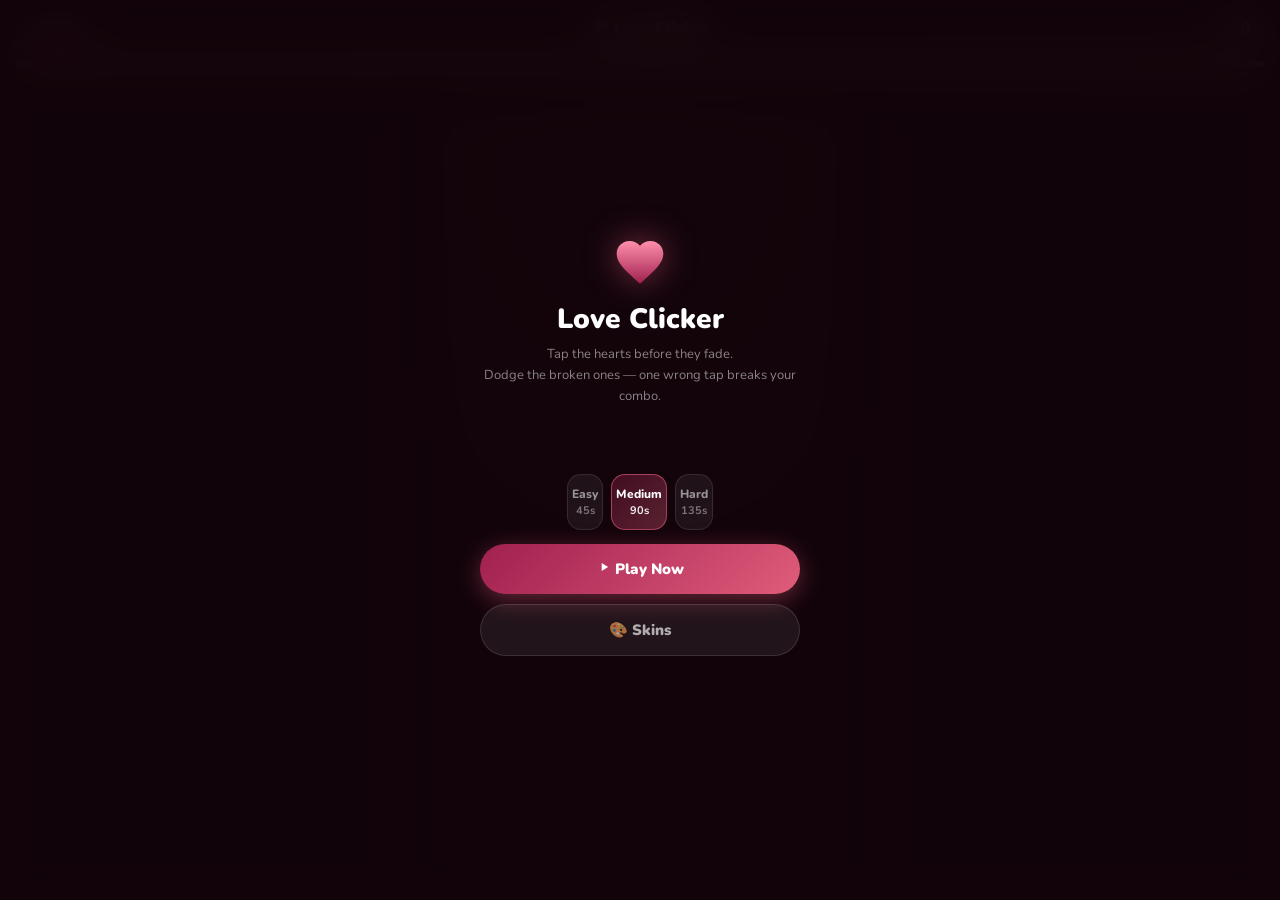
==== commit 428d4a71: "Update Heartly from release and remake solo pixel art; remove embedded credentials" ====
--- a/clicker/index.html
+++ b/clicker/index.html
@@ -34,7 +34,7 @@
         </svg>
         Love Clicker
       </div>
-      <div id="time-badge">75s</div>
+      <div id="time-badge">90s</div>
     </div>
     <div id="score-area">
       <div id="score-val">0</div>
@@ -71,10 +71,33 @@
     <div class="ov-title">Love Clicker</div>
     <div class="ov-sub">Tap the hearts before they fade.<br>Dodge the broken ones — one wrong tap breaks your combo.</div>
     <div id="menu-best"></div>
+    <div id="clicker-mode-picker" style="display:flex;gap:8px;margin:6px 0 14px">
+      <button class="clicker-mode-btn" data-mode="easy"   onclick="selectClickerMode('easy')">Easy<br><span>45s</span></button>
+      <button class="clicker-mode-btn on" data-mode="medium" onclick="selectClickerMode('medium')">Medium<br><span>90s</span></button>
+      <button class="clicker-mode-btn" data-mode="hard"   onclick="selectClickerMode('hard')">Hard<br><span>135s</span></button>
+    </div>
     <button class="ov-btn primary" onclick="startGame()">
       <svg class="btn-icon" viewBox="0 0 24 24"><path d="M8 5v14l11-7z" fill="currentColor"/></svg>
       Play Now
     </button>
+    <button class="ov-btn ghost" onclick="openSkinsShop()">🎨 Skins</button>
+  </div>
+</div>
+
+<!-- SKINS SHOP -->
+<div class="overlay hidden" id="ov-skins">
+  <div class="ov-bg" onclick="closeSkinsShop()"></div>
+  <div class="ov-content" style="max-width:340px">
+    <div class="ov-ico">🎨</div>
+    <div class="ov-title" style="font-size:22px">Skins Shop</div>
+    <div id="skins-pts-row" class="ov-sub" style="margin-bottom:14px">🪙 0 pts</div>
+    <div class="skins-tabs">
+      <button class="skins-tab on" data-sk="heart" onclick="skinsTab('heart')">Hearts</button>
+      <button class="skins-tab" data-sk="combo" onclick="skinsTab('combo')">Combo FX</button>
+      <button class="skins-tab" data-sk="hard" onclick="skinsTab('hard')">Hard Mode</button>
+    </div>
+    <div id="skins-list"></div>
+    <button class="ov-btn ghost" style="margin-top:14px" onclick="closeSkinsShop()">Close</button>
   </div>
 </div>
 
--- a/clicker/clicker-styles.css
+++ b/clicker/clicker-styles.css
@@ -129,9 +129,23 @@
   border-radius:50%;transform:translate(-50%,-50%);
   animation:particleFly var(--dur,.8s) ease-out forwards;
 }
+.particle-glyph{
+  border-radius:0;background:none;font-weight:900;line-height:1;
+}
 @keyframes particleFly{
   0%{transform:translate(-50%,-50%) scale(1);opacity:1}
   100%{transform:translate(calc(-50% + var(--tx,0px)),calc(-50% + var(--ty,-80px))) scale(0);opacity:0}
+}
+
+/* Hard Mode Aura cosmetic — subtle pulsing red-gold border glow around
+   the whole game area, only shown when owned + actually playing Hard */
+#game-wrap.hard-aura{
+  box-shadow: inset 0 0 0 2px rgba(224,72,72,.5), inset 0 0 60px rgba(224,72,72,.18);
+  animation: hardAuraPulse 2.4s ease-in-out infinite;
+}
+@keyframes hardAuraPulse{
+  0%,100%{box-shadow: inset 0 0 0 2px rgba(224,72,72,.4), inset 0 0 50px rgba(224,72,72,.14)}
+  50%{box-shadow: inset 0 0 0 2px rgba(245,140,60,.6), inset 0 0 70px rgba(245,140,60,.22)}
 }
 
 /* Tap ripple */
@@ -228,6 +242,21 @@
 }
 .ov-btn.ghost:active{background:rgba(255,255,255,.12)}
 
+/* Mode picker (Easy / Medium / Hard) */
+.clicker-mode-btn{
+  flex:1;padding:10px 4px;border-radius:14px;cursor:pointer;transition:all .18s;
+  font-family:'Nunito',sans-serif;font-size:12px;font-weight:800;line-height:1.5;
+  background:rgba(255,255,255,.06);border:1.5px solid rgba(255,255,255,.1);
+  color:rgba(255,255,255,.55);text-align:center;
+}
+.clicker-mode-btn span{display:block;font-size:11px;font-weight:700;opacity:.75}
+.clicker-mode-btn.on{
+  background:linear-gradient(135deg,rgba(160,32,80,.35),rgba(224,92,122,.35));
+  border-color:rgba(224,92,122,.6);color:#fff;
+}
+.clicker-mode-btn.on span{opacity:.9}
+.clicker-mode-btn:active{transform:scale(.96)}
+
 /* Best score row on menu */
 #menu-best{
   display:flex;align-items:center;justify-content:center;gap:6px;
@@ -235,6 +264,32 @@
   margin-bottom:18px;min-height:18px;
 }
 #menu-best svg{width:14px;height:14px}
+
+/* Skins Shop */
+.skins-tabs{display:flex;gap:6px;width:100%;margin-bottom:14px;background:rgba(255,255,255,.05);border-radius:14px;padding:4px}
+.skins-tab{
+  flex:1;padding:9px 4px;border-radius:11px;background:transparent;border:none;
+  font-family:'Nunito',sans-serif;font-size:12px;font-weight:800;color:rgba(255,255,255,.5);cursor:pointer;transition:all .18s;
+}
+.skins-tab.on{background:rgba(224,92,122,.3);color:#fff;box-shadow:0 2px 10px -4px rgba(224,92,122,.4)}
+#skins-list{width:100%;max-height:280px;overflow-y:auto;display:flex;flex-direction:column;gap:8px}
+.skin-item{
+  display:flex;align-items:center;gap:10px;
+  background:rgba(255,255,255,.05);border:1px solid rgba(255,255,255,.09);
+  border-radius:14px;padding:10px 12px;text-align:left;
+}
+.skin-item.equipped{background:rgba(110,232,180,.1);border-color:rgba(110,232,180,.3)}
+.skin-swatch{width:34px;height:34px;border-radius:9px;flex-shrink:0;display:flex;align-items:center;justify-content:center;font-size:16px}
+.skin-info{flex:1;min-width:0}
+.skin-name{font-size:12.5px;font-weight:800;color:#fff}
+.skin-price{font-size:10.5px;color:rgba(245,200,112,.8);font-weight:700;margin-top:1px}
+.skin-btn{
+  padding:7px 12px;border-radius:999px;font-size:11px;font-weight:800;
+  font-family:'Nunito',sans-serif;border:none;cursor:pointer;flex-shrink:0;white-space:nowrap;
+}
+.skin-btn.buy{background:linear-gradient(135deg,#a02050,#e05c7a);color:#fff}
+.skin-btn.equip{background:rgba(255,255,255,.1);color:rgba(255,255,255,.8)}
+.skin-btn.equipped{background:rgba(110,232,180,.2);color:#6ee8b4}
 
 /* Confetti (new best) */
 .confetti-piece{
